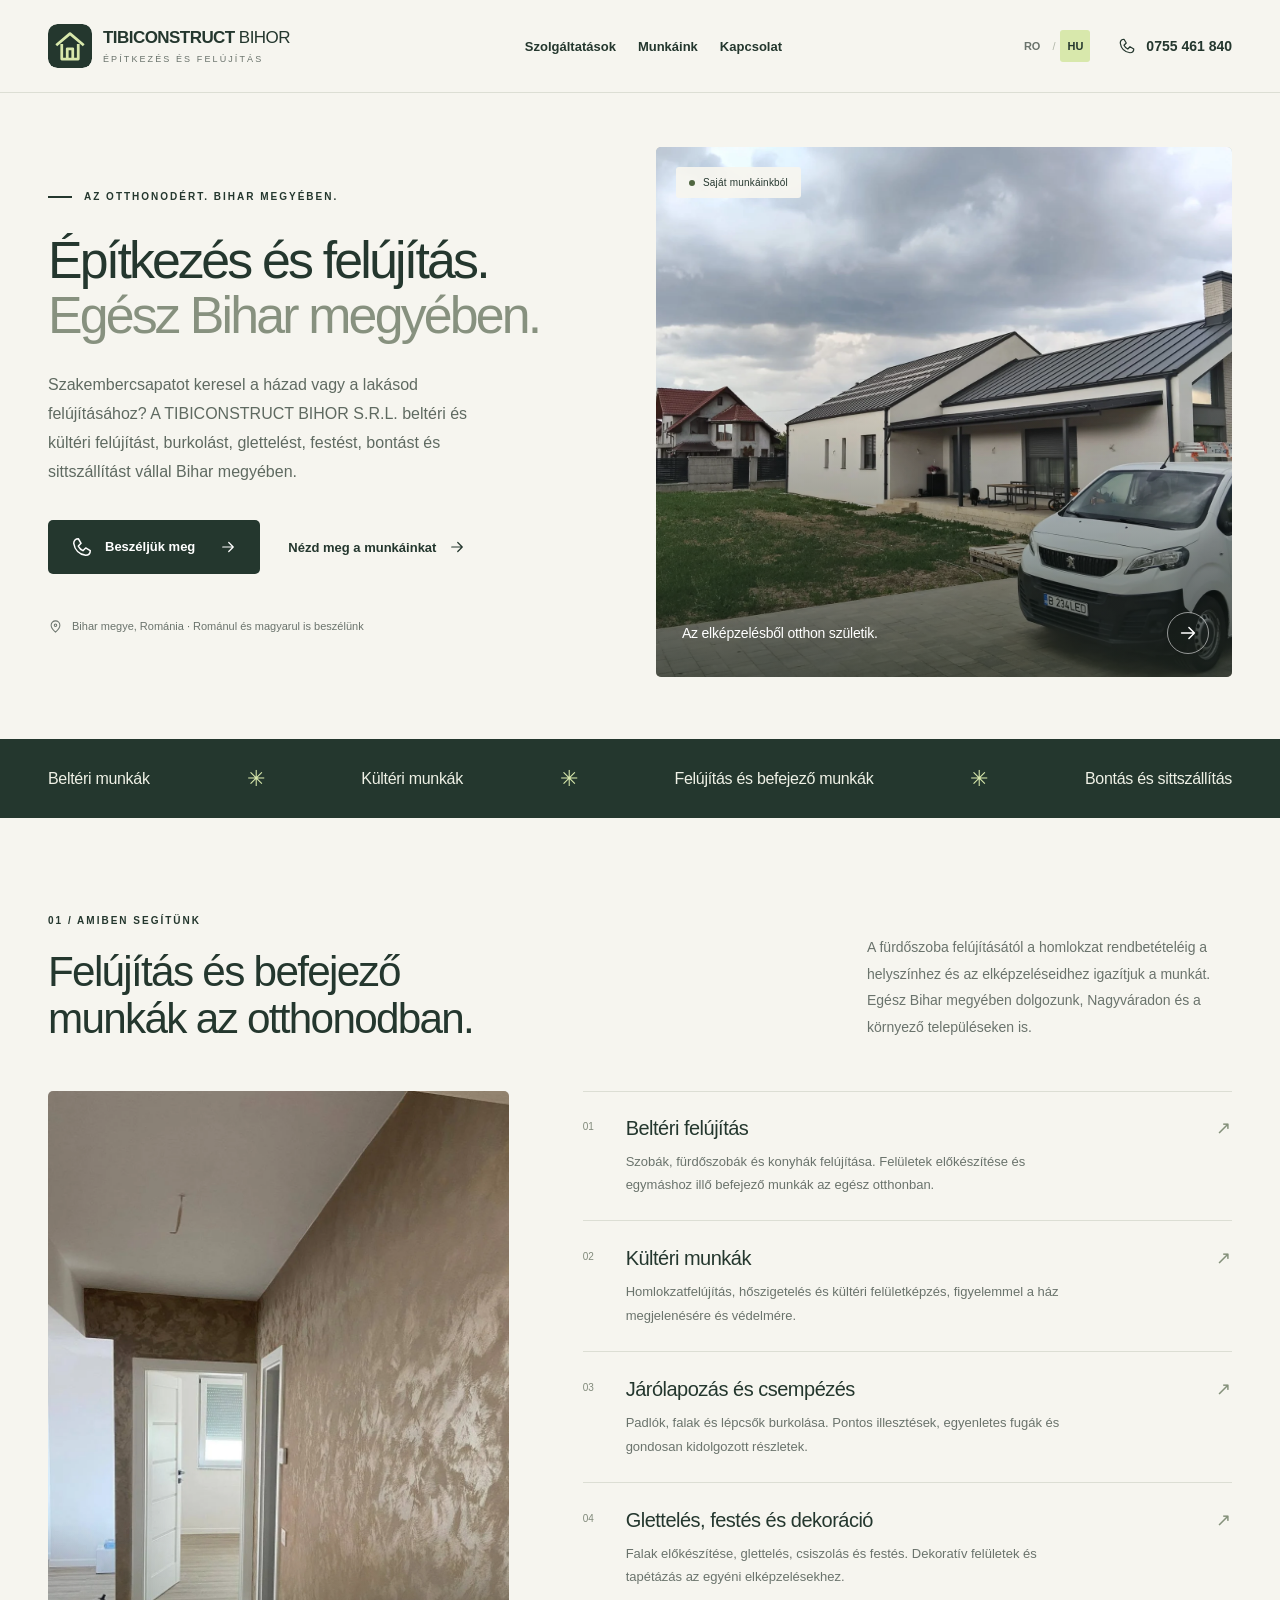
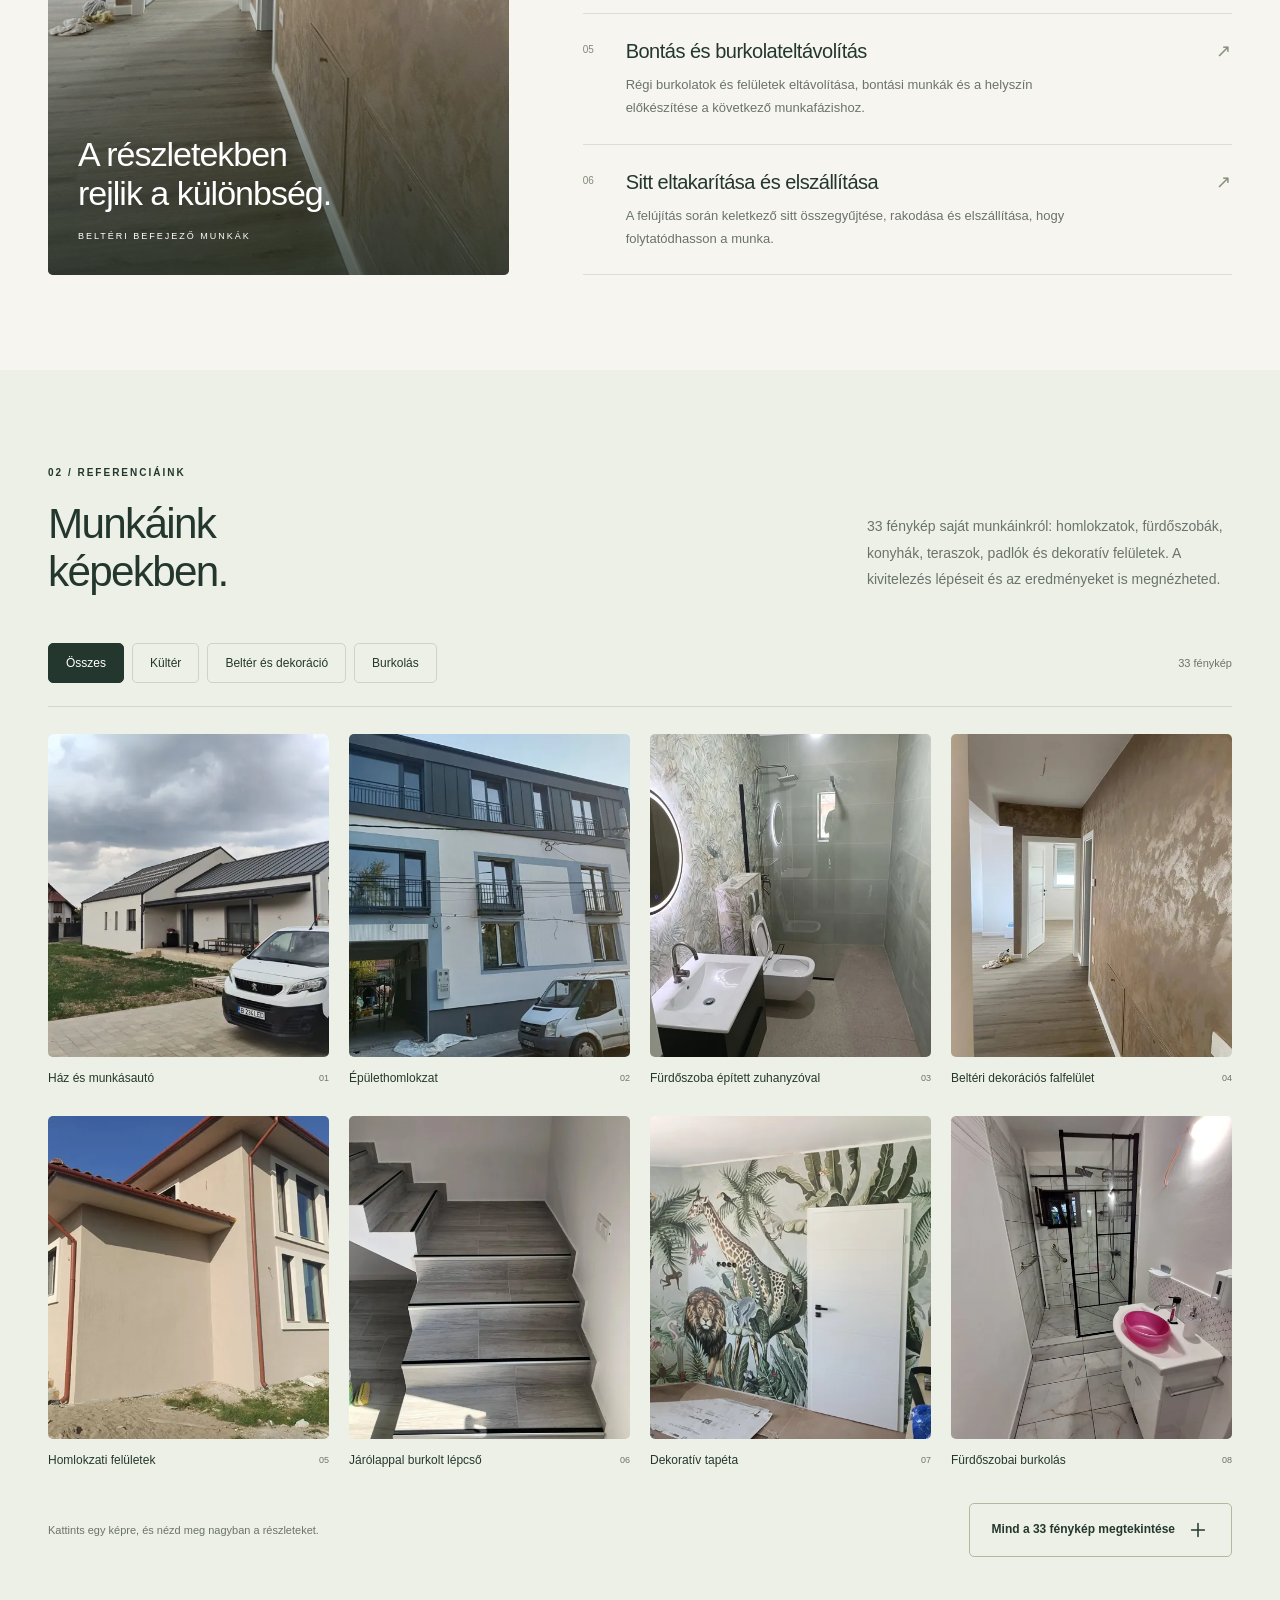
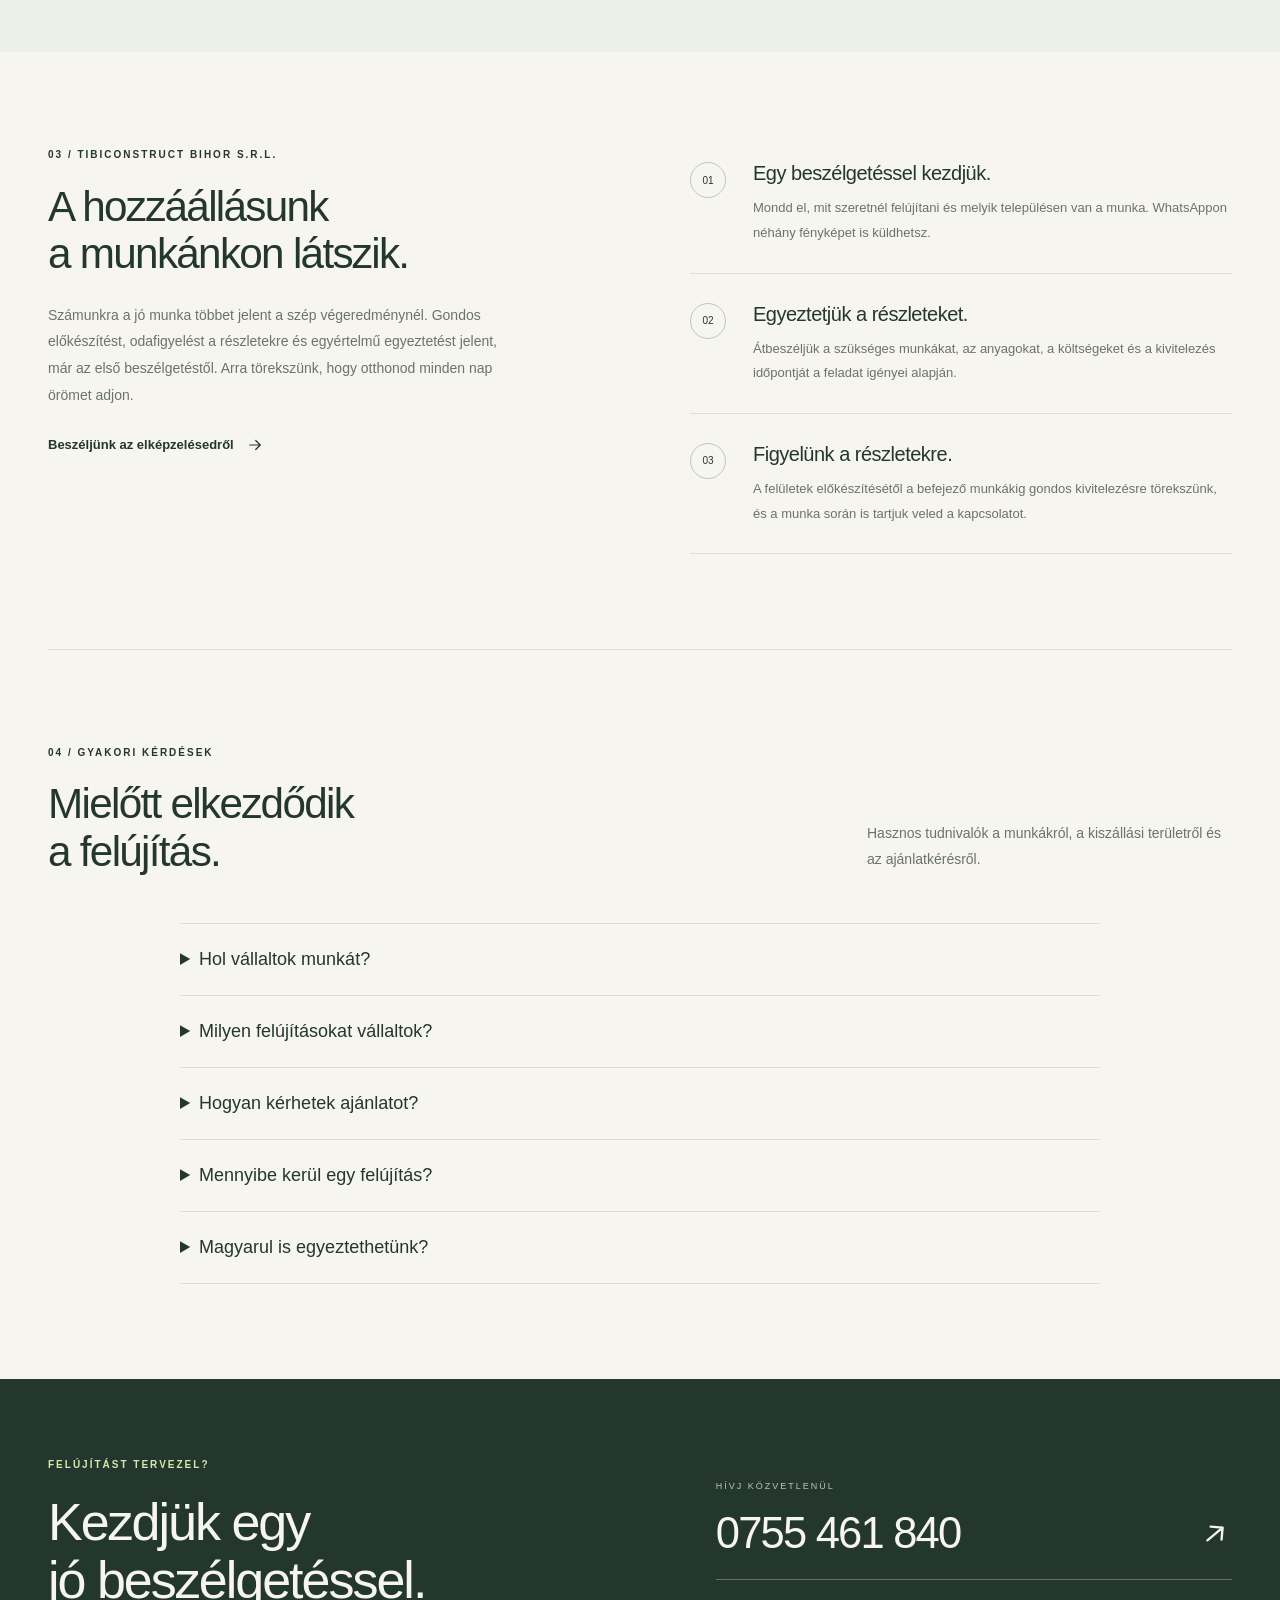
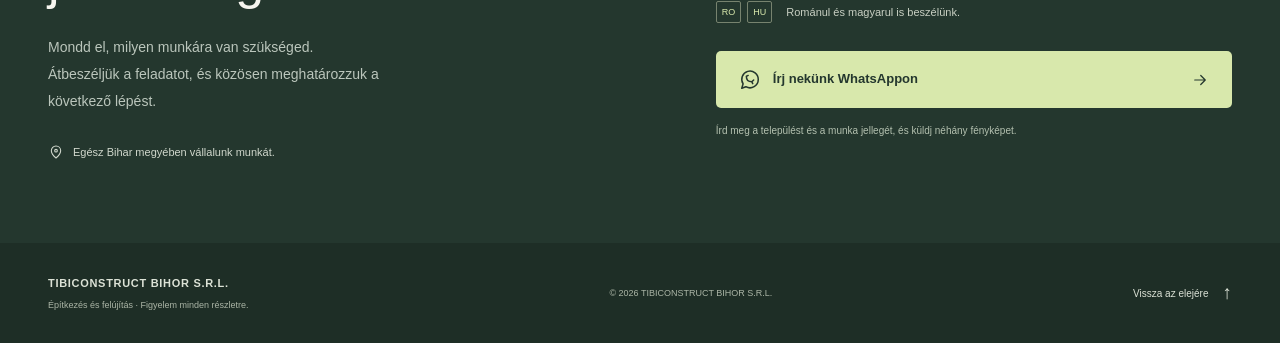
==== hu.html @ ff0a4c3e "Improve Bihor search visibility, add static Hungarian page and Search Console verification" ====
<!doctype html>
<html lang="hu">
<head>
  <meta charset="utf-8">
  <meta name="viewport" content="width=device-width, initial-scale=1">
  <meta name="theme-color" content="#24372e">
  <title>Felújítás Bihar megyében | TIBICONSTRUCT BIHOR</title>
  <meta name="description" content="Beltéri és kültéri felújítás egész Bihar megyében. Burkolás, glettelés, festés, homlokzatfelújítás, bontás és sittszállítás. Telefon: 0755 461 840.">
  <meta property="og:title" content="Felújítás Bihar megyében | TIBICONSTRUCT BIHOR">
  <meta property="og:description" content="Beltéri és kültéri felújítás egész Bihar megyében. Burkolás, glettelés, festés, homlokzatfelújítás, bontás és sittszállítás. Telefon: 0755 461 840.">
  <meta property="og:type" content="website">
  <meta property="og:locale" content="hu_HU">
  <meta property="og:locale:alternate" content="ro_RO">
  <meta property="og:image" content="https://pascuianna90-arch.github.io/tibiconstruct-bihor/work-01.webp">
  <meta property="og:url" content="https://pascuianna90-arch.github.io/tibiconstruct-bihor/hu.html">
  <link rel="canonical" href="https://pascuianna90-arch.github.io/tibiconstruct-bihor/hu.html">
  <link rel="icon" href="favicon.svg" type="image/svg+xml">
  <link rel="preload" as="image" href="work-01.webp">
  <link rel="stylesheet" href="styles.css?v=seo1">
  <script src="photos.js?v=33" defer></script>
  <script src="app.js?v=seo1" defer></script>
  <script type="application/ld+json">{"@context": "https://schema.org", "@graph": [{"@type": "HomeAndConstructionBusiness", "@id": "https://pascuianna90-arch.github.io/tibiconstruct-bihor/#company", "name": "TIBICONSTRUCT BIHOR S.R.L.", "url": "https://pascuianna90-arch.github.io/tibiconstruct-bihor/", "telephone": "+40755461840", "image": "https://pascuianna90-arch.github.io/tibiconstruct-bihor/work-01.webp", "logo": "https://pascuianna90-arch.github.io/tibiconstruct-bihor/favicon.svg", "areaServed": {"@type": "AdministrativeArea", "name": "Bihor, România"}, "knowsLanguage": ["ro", "hu"], "description": "Beltéri és kültéri felújítás egész Bihar megyében. Burkolás, glettelés, festés, homlokzatfelújítás, bontás és sittszállítás. Telefon: 0755 461 840.", "hasOfferCatalog": {"@type": "OfferCatalog", "name": "Servicii / Szolgáltatások", "itemListElement": [{"@type": "Offer", "itemOffered": {"@type": "Service", "name": "Beltéri felújítás", "description": "Szobák, fürdőszobák és konyhák felújítása. Felületek előkészítése és egymáshoz illő befejező munkák az egész otthonban.", "areaServed": {"@type": "AdministrativeArea", "name": "Bihor, România"}}}, {"@type": "Offer", "itemOffered": {"@type": "Service", "name": "Kültéri munkák", "description": "Homlokzatfelújítás, hőszigetelés és kültéri felületképzés, figyelemmel a ház megjelenésére és védelmére.", "areaServed": {"@type": "AdministrativeArea", "name": "Bihor, România"}}}, {"@type": "Offer", "itemOffered": {"@type": "Service", "name": "Járólapozás és csempézés", "description": "Padlók, falak és lépcsők burkolása. Pontos illesztések, egyenletes fugák és gondosan kidolgozott részletek.", "areaServed": {"@type": "AdministrativeArea", "name": "Bihor, România"}}}, {"@type": "Offer", "itemOffered": {"@type": "Service", "name": "Glettelés, festés és dekoráció", "description": "Falak előkészítése, glettelés, csiszolás és festés. Dekoratív felületek és tapétázás az egyéni elképzelésekhez.", "areaServed": {"@type": "AdministrativeArea", "name": "Bihor, România"}}}, {"@type": "Offer", "itemOffered": {"@type": "Service", "name": "Bontás és burkolateltávolítás", "description": "Régi burkolatok és felületek eltávolítása, bontási munkák és a helyszín előkészítése a következő munkafázishoz.", "areaServed": {"@type": "AdministrativeArea", "name": "Bihor, România"}}}, {"@type": "Offer", "itemOffered": {"@type": "Service", "name": "Sitt eltakarítása és elszállítása", "description": "A felújítás során keletkező sitt összegyűjtése, rakodása és elszállítása, hogy folytatódhasson a munka.", "areaServed": {"@type": "AdministrativeArea", "name": "Bihor, România"}}}]}}, {"@type": "WebPage", "@id": "https://pascuianna90-arch.github.io/tibiconstruct-bihor/hu.html#webpage", "url": "https://pascuianna90-arch.github.io/tibiconstruct-bihor/hu.html", "name": "Felújítás Bihar megyében | TIBICONSTRUCT BIHOR", "inLanguage": "hu", "about": {"@id": "https://pascuianna90-arch.github.io/tibiconstruct-bihor/#company"}}]}</script>
<link rel="alternate" hreflang="ro" href="https://pascuianna90-arch.github.io/tibiconstruct-bihor/"><link rel="alternate" hreflang="hu" href="https://pascuianna90-arch.github.io/tibiconstruct-bihor/hu.html"><link rel="alternate" hreflang="x-default" href="https://pascuianna90-arch.github.io/tibiconstruct-bihor/"><meta name="google-site-verification" content="sbTuwsCFwWC_OXNdfY-lcqjUby7at1sxFHqVlZcpsYw"><meta name="robots" content="index,follow,max-image-preview:large"></head>
<body>
  <a href="#main" class="skip-link" data-t="skip">Ugrás a tartalomhoz</a>
  <svg class="svg-defs" xmlns="http://www.w3.org/2000/svg" aria-hidden="true"><defs>
    <symbol id="i-arrow" viewbox="0 0 24 24"><path d="M5 12h14m-6-6 6 6-6 6"></path></symbol>
    <symbol id="i-phone" viewbox="0 0 24 24"><path d="m8 3 3 5-3 3c1.5 3 2.5 4 5 5l3-3 5 3c0 3-2 5-5 5C9 20 4 15 3 8c0-3 2-5 5-5Z"></path></symbol>
    <symbol id="i-chat" viewbox="0 0 24 24"><path d="M21 11.5a9 9 0 0 1-13.5 7.8L3 21l1.5-4.8A9 9 0 1 1 21 11.5Z"></path><path d="M8 8c0 4 2 6 6 6l2-2m-8-4 2-1m4 7 1 2"></path></symbol>
    <symbol id="i-location" viewbox="0 0 24 24"><path d="M19 10c0 5-7 11-7 11S5 15 5 10a7 7 0 1 1 14 0Z"></path><circle cx="12" cy="10" r="2"></circle></symbol>
    <symbol id="i-plus" viewbox="0 0 24 24"><path d="M12 5v14M5 12h14"></path></symbol>
    <symbol id="i-close" viewbox="0 0 24 24"><path d="m6 6 12 12M6 18 18 6"></path></symbol>
    <symbol id="i-check" viewbox="0 0 24 24"><path d="m5 12 4 4L19 6"></path></symbol>
  </defs></svg>

  <header class="site-header">
    <div class="container header-inner">
      <a class="brand" href="#" aria-label="TIBICONSTRUCT BIHOR — Kezdőlap">
        <img class="brand-icon" src="favicon.svg" alt="" width="44" height="44">
        <span><strong>TIBICONSTRUCT <span>BIHOR</span></strong><small data-t="brandSub">ÉPÍTKEZÉS ÉS FELÚJÍTÁS</small></span>
      </a>
      <nav class="desktop-nav" aria-label="Fő navigáció" data-aria="navLabel">
        <a href="#servicii" data-t="navServices">Szolgáltatások</a><a href="#lucrari" data-t="navWork">Munkáink</a><a href="#contact" data-t="navContact">Kapcsolat</a>
      </nav>
      <div class="header-actions">
        <div class="languages" role="group" aria-label="Limba / Nyelv"><a data-lang="ro" lang="ro" aria-label="Română" href="./" hreflang="ro">RO</a><span>/</span><a data-lang="hu" lang="hu" aria-label="Magyar" href="hu.html" hreflang="hu" aria-current="page">HU</a></div>
        <a class="header-phone" href="tel:+40755461840"><svg class="icon"><use href="#i-phone"></use></svg><span>0755 461 840</span></a>
      </div>
    </div>
  </header>

  <main id="main">
    <section class="hero container">
      <div class="hero-copy">
        <div class="eyebrow"><span class="tiny-line"></span><span data-t="heroEyebrow">AZ OTTHONODÉRT. BIHAR MEGYÉBEN.</span></div>
        <h1><span data-t="heroTitle1">Építkezés és felújítás.</span><br><span class="muted-title" data-t="heroTitle2">Egész Bihar megyében.</span></h1>
        <p class="hero-description" data-t="heroDescription">Szakembercsapatot keresel a házad vagy a lakásod felújításához? A TIBICONSTRUCT BIHOR S.R.L. beltéri és kültéri felújítást, burkolást, glettelést, festést, bontást és sittszállítást vállal Bihar megyében.</p>
        <div class="hero-buttons"><a href="tel:+40755461840" class="button button-dark"><svg class="icon"><use href="#i-phone"></use></svg><span data-t="heroCall">Beszéljük meg</span><svg class="icon arrow"><use href="#i-arrow"></use></svg></a><a href="#lucrari" class="text-link"><span data-t="heroWork">Nézd meg a munkáinkat</span><svg class="icon"><use href="#i-arrow"></use></svg></a></div>
        <div class="hero-footnote"><svg class="icon"><use href="#i-location"></use></svg><span data-t="heroFootnote">Bihar megye, Románia · Románul és magyarul is beszélünk</span></div>
      </div>
      <figure class="hero-visual">
        <img src="work-01.webp" alt="Felújított ház és fehér munkásautó" data-alt="heroAlt" width="1800" height="1350" fetchpriority="high">
        <span class="image-tag"><span class="status-dot"></span><span data-t="heroImageTag">Saját munkáinkból</span></span>
        <figcaption><span data-t="heroCaption">Az elképzelésből otthon születik.</span><a href="#lucrari" aria-label="Galéria megtekintése" data-aria="galleryLink"><svg class="icon"><use href="#i-arrow"></use></svg></a></figcaption>
      </figure>
    </section>

    <div class="scope-strip"><div class="container scope-inner"><span data-t="scope1">Beltéri munkák</span><span class="star" aria-hidden="true">✳</span><span data-t="scope2">Kültéri munkák</span><span class="star" aria-hidden="true">✳</span><span data-t="scope3">Felújítás és befejező munkák</span><span class="star" aria-hidden="true">✳</span><span data-t="scope4">Bontás és sittszállítás</span></div></div>

    <section class="services section container" id="servicii">
      <div class="section-heading"><div><p class="eyebrow" data-t="servicesEyebrow">01 / AMIBEN SEGÍTÜNK</p><h2 data-t="servicesTitle">Felújítás és befejező<br>munkák az otthonodban.</h2></div><p class="section-intro" data-t="servicesIntro">A fürdőszoba felújításától a homlokzat rendbetételéig a helyszínhez és az elképzeléseidhez igazítjuk a munkát. Egész Bihar megyében dolgozunk, Nagyváradon és a környező településeken is.</p></div>
      <div class="services-layout">
        <figure class="service-picture"><img src="work-04.webp" alt="Dekoratív fal és igényes padlóburkolat egy folyosón" data-alt="servicesAlt" width="1200" height="1600" loading="lazy"><figcaption><span data-t="servicesCaption">A részletekben rejlik a különbség.</span><span class="picture-label" data-t="servicesCaptionSmall">BELTÉRI BEFEJEZŐ MUNKÁK</span></figcaption></figure>
        <div class="service-list">
          <article class="service-row"><span class="service-number">01</span><div><h3 data-t="service1Title">Beltéri felújítás</h3><p data-t="service1Text">Szobák, fürdőszobák és konyhák felújítása. Felületek előkészítése és egymáshoz illő befejező munkák az egész otthonban.</p></div><span class="row-mark" aria-hidden="true">↗</span></article>
          <article class="service-row"><span class="service-number">02</span><div><h3 data-t="service2Title">Kültéri munkák</h3><p data-t="service2Text">Homlokzatfelújítás, hőszigetelés és kültéri felületképzés, figyelemmel a ház megjelenésére és védelmére.</p></div><span class="row-mark" aria-hidden="true">↗</span></article>
          <article class="service-row"><span class="service-number">03</span><div><h3 data-t="service3Title">Járólapozás és csempézés</h3><p data-t="service3Text">Padlók, falak és lépcsők burkolása. Pontos illesztések, egyenletes fugák és gondosan kidolgozott részletek.</p></div><span class="row-mark" aria-hidden="true">↗</span></article>
          <article class="service-row"><span class="service-number">04</span><div><h3 data-t="service4Title">Glettelés, festés és dekoráció</h3><p data-t="service4Text">Falak előkészítése, glettelés, csiszolás és festés. Dekoratív felületek és tapétázás az egyéni elképzelésekhez.</p></div><span class="row-mark" aria-hidden="true">↗</span></article>
          <article class="service-row"><span class="service-number">05</span><div><h3 data-t="service5Title">Bontás és burkolateltávolítás</h3><p data-t="service5Text">Régi burkolatok és felületek eltávolítása, bontási munkák és a helyszín előkészítése a következő munkafázishoz.</p></div><span class="row-mark" aria-hidden="true">↗</span></article>
          <article class="service-row"><span class="service-number">06</span><div><h3 data-t="service6Title">Sitt eltakarítása és elszállítása</h3><p data-t="service6Text">A felújítás során keletkező sitt összegyűjtése, rakodása és elszállítása, hogy folytatódhasson a munka.</p></div><span class="row-mark" aria-hidden="true">↗</span></article>
        </div>
      </div>
    </section>

    <section class="portfolio section" id="lucrari"><div class="container">
      <div class="section-heading"><div><p class="eyebrow" data-t="workEyebrow">02 / REFERENCIÁINK</p><h2 data-t="workTitle">Munkáink<br>képekben.</h2></div><p class="section-intro" data-t="workIntro">33 fénykép saját munkáinkról: homlokzatok, fürdőszobák, konyhák, teraszok, padlók és dekoratív felületek. A kivitelezés lépéseit és az eredményeket is megnézheted.</p></div>
      <div class="gallery-toolbar"><div class="filters" role="group" aria-label="Fotók szűrése" data-aria="filterLabel"><button type="button" data-filter="all" aria-pressed="true" data-t="filterAll">Összes</button><button type="button" data-filter="exterior" aria-pressed="false" data-t="filterExterior">Kültér</button><button type="button" data-filter="interior" aria-pressed="false" data-t="filterInterior">Beltér és dekoráció</button><button type="button" data-filter="tiles" aria-pressed="false" data-t="filterTiles">Burkolás</button></div><p id="photo-count" class="photo-count" aria-live="polite">33 fénykép</p></div>
      <div class="gallery-grid" id="gallery"><figure class="gallery-item"><a href="work-01.webp" aria-label="Ház és munkásautó"><img src="work-01-thumb.webp" alt="Ház és munkásautó" width="2048" height="1536" loading="lazy" decoding="async"></a><figcaption><span>Ház és munkásautó</span><span>01</span></figcaption></figure><figure class="gallery-item"><a href="work-02.webp" aria-label="Épülethomlokzat"><img src="work-02-thumb.webp" alt="Épülethomlokzat" width="2048" height="1536" loading="lazy" decoding="async"></a><figcaption><span>Épülethomlokzat</span><span>02</span></figcaption></figure><figure class="gallery-item"><a href="work-03.webp" aria-label="Fürdőszoba épített zuhanyzóval"><img src="work-03-thumb.webp" alt="Fürdőszoba épített zuhanyzóval" width="1536" height="2048" loading="lazy" decoding="async"></a><figcaption><span>Fürdőszoba épített zuhanyzóval</span><span>03</span></figcaption></figure><figure class="gallery-item"><a href="work-04.webp" aria-label="Beltéri dekorációs falfelület"><img src="work-04-thumb.webp" alt="Beltéri dekorációs falfelület" width="1200" height="1600" loading="lazy" decoding="async"></a><figcaption><span>Beltéri dekorációs falfelület</span><span>04</span></figcaption></figure><figure class="gallery-item"><a href="work-05.webp" aria-label="Homlokzati felületek"><img src="work-05-thumb.webp" alt="Homlokzati felületek" width="2048" height="1536" loading="lazy" decoding="async"></a><figcaption><span>Homlokzati felületek</span><span>05</span></figcaption></figure><figure class="gallery-item"><a href="work-06.webp" aria-label="Járólappal burkolt lépcső"><img src="work-06-thumb.webp" alt="Járólappal burkolt lépcső" width="1200" height="1600" loading="lazy" decoding="async"></a><figcaption><span>Járólappal burkolt lépcső</span><span>06</span></figcaption></figure><figure class="gallery-item"><a href="work-07.webp" aria-label="Dekoratív tapéta"><img src="work-07-thumb.webp" alt="Dekoratív tapéta" width="2048" height="1536" loading="lazy" decoding="async"></a><figcaption><span>Dekoratív tapéta</span><span>07</span></figcaption></figure><figure class="gallery-item"><a href="work-08.webp" aria-label="Fürdőszobai burkolás"><img src="work-08-thumb.webp" alt="Fürdőszobai burkolás" width="1500" height="2000" loading="lazy" decoding="async"></a><figcaption><span>Fürdőszobai burkolás</span><span>08</span></figcaption></figure><figure class="gallery-item"><a href="work-09.webp" aria-label="Hőszigetelés készítés közben"><img src="work-09-thumb.webp" alt="Hőszigetelés készítés közben" width="2048" height="1536" loading="lazy" decoding="async"></a><figcaption><span>Hőszigetelés készítés közben</span><span>09</span></figcaption></figure><figure class="gallery-item"><a href="work-10.webp" aria-label="Kültéri munka állványról"><img src="work-10-thumb.webp" alt="Kültéri munka állványról" width="2048" height="1536" loading="lazy" decoding="async"></a><figcaption><span>Kültéri munka állványról</span><span>10</span></figcaption></figure><figure class="gallery-item"><a href="work-11.webp" aria-label="Homlokzat és bejárat"><img src="work-11-thumb.webp" alt="Homlokzat és bejárat" width="2048" height="1536" loading="lazy" decoding="async"></a><figcaption><span>Homlokzat és bejárat</span><span>11</span></figcaption></figure><figure class="gallery-item"><a href="work-12.webp" aria-label="Homlokzati részletek"><img src="work-12-thumb.webp" alt="Homlokzati részletek" width="2048" height="1536" loading="lazy" decoding="async"></a><figcaption><span>Homlokzati részletek</span><span>12</span></figcaption></figure><figure class="gallery-item"><a href="work-13.webp" aria-label="Kültéri munkák a háznál"><img src="work-13-thumb.webp" alt="Kültéri munkák a háznál" width="2048" height="1536" loading="lazy" decoding="async"></a><figcaption><span>Kültéri munkák a háznál</span><span>13</span></figcaption></figure><figure class="gallery-item"><a href="work-14.webp" aria-label="Kültéri felújítás"><img src="work-14-thumb.webp" alt="Kültéri felújítás" width="1600" height="1200" loading="lazy" decoding="async"></a><figcaption><span>Kültéri felújítás</span><span>14</span></figcaption></figure><figure class="gallery-item"><a href="work-15.webp" aria-label="Teraszmennyezet"><img src="work-15-thumb.webp" alt="Teraszmennyezet" width="720" height="960" loading="lazy" decoding="async"></a><figcaption><span>Teraszmennyezet</span><span>15</span></figcaption></figure><figure class="gallery-item"><a href="work-16.webp" aria-label="Járólap lerakása"><img src="work-16-thumb.webp" alt="Járólap lerakása" width="1200" height="1600" loading="lazy" decoding="async"></a><figcaption><span>Járólap lerakása</span><span>16</span></figcaption></figure><figure class="gallery-item"><a href="work-17.webp" aria-label="Konyhai padló- és falburkolás"><img src="work-17-thumb.webp" alt="Konyhai padló- és falburkolás" width="1200" height="1600" loading="lazy" decoding="async"></a><figcaption><span>Konyhai padló- és falburkolás</span><span>17</span></figcaption></figure><figure class="gallery-item"><a href="work-18.webp" aria-label="Beltéri padló és lépcső"><img src="work-18-thumb.webp" alt="Beltéri padló és lépcső" width="900" height="1600" loading="lazy" decoding="async"></a><figcaption><span>Beltéri padló és lépcső</span><span>18</span></figcaption></figure><figure class="gallery-item"><a href="work-19.webp" aria-label="Csempézett fürdőszoba"><img src="work-19-thumb.webp" alt="Csempézett fürdőszoba" width="1536" height="2048" loading="lazy" decoding="async"></a><figcaption><span>Csempézett fürdőszoba</span><span>19</span></figcaption></figure><figure class="gallery-item"><a href="work-20.webp" aria-label="Padlóburkolás készítés közben"><img src="work-20-thumb.webp" alt="Padlóburkolás készítés közben" width="1200" height="1600" loading="lazy" decoding="async"></a><figcaption><span>Padlóburkolás készítés közben</span><span>20</span></figcaption></figure><figure class="gallery-item"><a href="work-21.webp" aria-label="Lépcsőburkolat részlete"><img src="work-21-thumb.webp" alt="Lépcsőburkolat részlete" width="1200" height="1600" loading="lazy" decoding="async"></a><figcaption><span>Lépcsőburkolat részlete</span><span>21</span></figcaption></figure><figure class="gallery-item"><a href="work-22.webp" aria-label="Burkolati részletek a kádnál"><img src="work-22-thumb.webp" alt="Burkolati részletek a kádnál" width="900" height="1600" loading="lazy" decoding="async"></a><figcaption><span>Burkolati részletek a kádnál</span><span>22</span></figcaption></figure><figure class="gallery-item"><a href="work-23.webp" aria-label="Dekoratív csempe és zuhanyzó"><img src="work-23-thumb.webp" alt="Dekoratív csempe és zuhanyzó" width="1536" height="2048" loading="lazy" decoding="async"></a><figcaption><span>Dekoratív csempe és zuhanyzó</span><span>23</span></figcaption></figure><figure class="gallery-item"><a href="work-24.webp" aria-label="Konyhai csempeburkolat"><img src="work-24-thumb.webp" alt="Konyhai csempeburkolat" width="1200" height="1600" loading="lazy" decoding="async"></a><figcaption><span>Konyhai csempeburkolat</span><span>24</span></figcaption></figure><figure class="gallery-item"><a href="work-25.webp" aria-label="Növényi mintás tapéta"><img src="work-25-thumb.webp" alt="Növényi mintás tapéta" width="2048" height="1536" loading="lazy" decoding="async"></a><figcaption><span>Növényi mintás tapéta</span><span>25</span></figcaption></figure><figure class="gallery-item"><a href="work-26.webp" aria-label="Járólapos padló"><img src="work-26-thumb.webp" alt="Járólapos padló" width="1152" height="2048" loading="lazy" decoding="async"></a><figcaption><span>Járólapos padló</span><span>26</span></figcaption></figure><figure class="gallery-item"><a href="work-27.webp" aria-label="Kerámialapok felrakása"><img src="work-27-thumb.webp" alt="Kerámialapok felrakása" width="1536" height="2048" loading="lazy" decoding="async"></a><figcaption><span>Kerámialapok felrakása</span><span>27</span></figcaption></figure><figure class="gallery-item"><a href="work-28.webp" aria-label="Falburkolás készítés közben"><img src="work-28-thumb.webp" alt="Falburkolás készítés közben" width="1536" height="2048" loading="lazy" decoding="async"></a><figcaption><span>Falburkolás készítés közben</span><span>28</span></figcaption></figure><figure class="gallery-item"><a href="work-29.webp" aria-label="Homlokzati munkák kivitelezés közben"><img src="work-29-thumb.webp" alt="Homlokzati munkák kivitelezés közben" width="960" height="720" loading="lazy" decoding="async"></a><figcaption><span>Homlokzati munkák kivitelezés közben</span><span>29</span></figcaption></figure><figure class="gallery-item"><a href="work-30.webp" aria-label="Kültéri burkolás a medence körül"><img src="work-30-thumb.webp" alt="Kültéri burkolás a medence körül" width="1200" height="1600" loading="lazy" decoding="async"></a><figcaption><span>Kültéri burkolás a medence körül</span><span>30</span></figcaption></figure><figure class="gallery-item"><a href="work-31.webp" aria-label="Épülethomlokzat felújítása"><img src="work-31-thumb.webp" alt="Épülethomlokzat felújítása" width="720" height="960" loading="lazy" decoding="async"></a><figcaption><span>Épülethomlokzat felújítása</span><span>31</span></figcaption></figure><figure class="gallery-item"><a href="work-32.webp" aria-label="Felújított épülethomlokzat"><img src="work-32-thumb.webp" alt="Felújított épülethomlokzat" width="528" height="960" loading="lazy" decoding="async"></a><figcaption><span>Felújított épülethomlokzat</span><span>32</span></figcaption></figure><figure class="gallery-item"><a href="work-33.webp" aria-label="Burkolt terasz a medence mellett"><img src="work-33-thumb.webp" alt="Burkolt terasz a medence mellett" width="1200" height="1600" loading="lazy" decoding="async"></a><figcaption><span>Burkolt terasz a medence mellett</span><span>33</span></figcaption></figure></div>
      <div class="gallery-bottom"><p data-t="galleryHint">Kattints egy képre, és nézd meg nagyban a részleteket.</p><button type="button" class="button button-outline" id="show-more" hidden=""><span data-t="showAll">Mind a 33 fénykép megtekintése</span><svg class="icon"><use href="#i-plus"></use></svg></button></div>
    </div></section>

    <section class="about section container" id="despre">
      <div class="about-heading"><p class="eyebrow" data-t="aboutEyebrow">03 / TIBICONSTRUCT BIHOR S.R.L.</p><h2 data-t="aboutTitle">A hozzáállásunk<br>a munkánkon látszik.</h2><p data-t="aboutText">Számunkra a jó munka többet jelent a szép végeredménynél. Gondos előkészítést, odafigyelést a részletekre és egyértelmű egyeztetést jelent, már az első beszélgetéstől. Arra törekszünk, hogy otthonod minden nap örömet adjon.</p><a href="#contact" class="text-link"><span data-t="aboutCta">Beszéljünk az elképzelésedről</span><svg class="icon"><use href="#i-arrow"></use></svg></a></div>
      <div class="steps"><article class="step"><span>01</span><div><h3 data-t="step1Title">Egy beszélgetéssel kezdjük.</h3><p data-t="step1Text">Mondd el, mit szeretnél felújítani és melyik településen van a munka. WhatsAppon néhány fényképet is küldhetsz.</p></div></article><article class="step"><span>02</span><div><h3 data-t="step2Title">Egyeztetjük a részleteket.</h3><p data-t="step2Text">Átbeszéljük a szükséges munkákat, az anyagokat, a költségeket és a kivitelezés időpontját a feladat igényei alapján.</p></div></article><article class="step"><span>03</span><div><h3 data-t="step3Title">Figyelünk a részletekre.</h3><p data-t="step3Text">A felületek előkészítésétől a befejező munkákig gondos kivitelezésre törekszünk, és a munka során is tartjuk veled a kapcsolatot.</p></div></article></div>
    </section>

    <section class="faq-section section container" id="intrebari"><div class="section-heading"><div><p class="eyebrow" data-t="faqEyebrow">04 / GYAKORI KÉRDÉSEK</p><h2 data-t="faqTitle">Mielőtt elkezdődik<br>a felújítás.</h2></div><p class="section-intro" data-t="faqIntro">Hasznos tudnivalók a munkákról, a kiszállási területről és az ajánlatkérésről.</p></div><div class="faq-list"><details><summary data-t="faqQ1">Hol vállaltok munkát?</summary><p data-t="faqA1">Egész Bihar megyében dolgozunk, Nagyváradon és a környező településeken is. Írd meg a települést és a munka jellegét, és egyeztetjük a részleteket, valamint a szabad időpontokat.</p></details><details><summary data-t="faqQ2">Milyen felújításokat vállaltok?</summary><p data-t="faqA2">Beltéri és kültéri felújítást, járólapozást, csempézést, glettelést, festést, dekorációs munkákat, homlokzatfelújítást és hőszigetelést vállalunk. Az egyeztetett munkába a bontás, a régi burkolat eltávolítása és a sitt elszállítása is beletartozhat.</p></details><details><summary data-t="faqQ3">Hogyan kérhetek ajánlatot?</summary><p data-t="faqA3">Hívd a 0755 461 840-es számot, vagy küldd el WhatsAppon a települést, néhány fényképet, a hozzávetőleges méretet és a felújítási elképzeléseidet. A költségeket és a kivitelezés időpontját a feladat részleteinek egyeztetése után határozzuk meg.</p></details><details><summary data-t="faqQ4">Mennyibe kerül egy felújítás?</summary><p data-t="faqA4">A költség függ a mérettől, a felületek állapotától, az előkészítéstől, a választott anyagoktól és a munka összetettségétől. Ezeket egyeztetjük, hogy az ajánlat a tényleges feladatra szóljon.</p></details><details><summary data-t="faqQ5">Magyarul is egyeztethetünk?</summary><p data-t="faqA5">Igen. Románul és magyarul is beszélünk, telefonon és a munkák egyeztetésekor egyaránt.</p></details></div></section><section class="contact" id="contact"><div class="container contact-inner">
      <div class="contact-copy"><p class="eyebrow" data-t="contactEyebrow">FELÚJÍTÁST TERVEZEL?</p><h2 data-t="contactTitle">Kezdjük egy<br>jó beszélgetéssel.</h2><p data-t="contactText">Mondd el, milyen munkára van szükséged. Átbeszéljük a feladatot, és közösen meghatározzuk a következő lépést.</p><div class="contact-area"><svg class="icon"><use href="#i-location"></use></svg><span data-t="contactArea">Egész Bihar megyében vállalunk munkát.</span></div></div>
      <div class="contact-details"><p class="contact-label" data-t="contactPhoneLabel">HÍVJ KÖZVETLENÜL</p><a class="big-phone" href="tel:+40755461840">0755 461 840<svg class="icon"><use href="#i-arrow"></use></svg></a><div class="contact-languages"><span>RO</span><span>HU</span><p data-t="contactLanguages">Románul és magyarul is beszélünk.</p></div><a class="button button-lime whatsapp-link" href="https://wa.me/40755461840" target="_blank" rel="noopener noreferrer"><svg class="icon"><use href="#i-chat"></use></svg><span data-t="contactWhatsApp">Írj nekünk WhatsAppon</span><svg class="icon arrow"><use href="#i-arrow"></use></svg></a><p class="contact-note" data-t="contactNote">Írd meg a települést és a munka jellegét, és küldj néhány fényképet.</p></div>
    </div></section>
  </main>

  <footer class="site-footer"><div class="container footer-inner"><div><strong>TIBICONSTRUCT BIHOR S.R.L.</strong><p data-t="footerTagline">Építkezés és felújítás · Figyelem minden részletre.</p></div><p class="copyright">© 2026 TIBICONSTRUCT BIHOR S.R.L.</p><a href="#" class="back-top"><span data-t="backTop">Vissza az elejére</span><span aria-hidden="true">↑</span></a></div></footer>
  <div class="mobile-contact"><a href="tel:+40755461840"><svg class="icon"><use href="#i-phone"></use></svg><span data-t="mobileCall">Hívás most</span></a><a class="whatsapp-link" href="https://wa.me/40755461840" target="_blank" rel="noopener noreferrer"><svg class="icon"><use href="#i-chat"></use></svg><span>WhatsApp</span></a></div>
  <dialog id="lightbox" class="lightbox" aria-label="Képgaléria" data-aria="lightboxLabel"><div class="lightbox-top"><span id="lightbox-count"></span><button class="icon-button" id="lightbox-close" type="button" aria-label="Galéria bezárása" data-aria="closeLabel"><svg class="icon"><use href="#i-close"></use></svg></button></div><div class="lightbox-stage"><button class="icon-button lightbox-prev" id="lightbox-prev" type="button" aria-label="Előző fénykép" data-aria="prevLabel"><svg class="icon"><use href="#i-arrow"></use></svg></button><img id="lightbox-image" alt=""><button class="icon-button lightbox-next" id="lightbox-next" type="button" aria-label="Következő fénykép" data-aria="nextLabel"><svg class="icon"><use href="#i-arrow"></use></svg></button></div><p id="lightbox-caption"></p></dialog>
</body>
</html>
---- styles.css ----
@charset "UTF-8";
:root{--paper:#f6f5ef;--white:#fff;--ink:#24372e;--muted:#6a736c;--line:#dcded4;--accent:#d8e8ac;--soft:#edf0e6;--radius:5px;--page:1280px;color-scheme:light;font-family:Arial,Helvetica,sans-serif;color:var(--ink);background:var(--paper)}
*{box-sizing:border-box}html{scroll-behavior:smooth;scroll-padding-top:110px}body{margin:0;-webkit-font-smoothing:antialiased}a{color:inherit;text-decoration:none}button{font:inherit;color:inherit;cursor:pointer}img{display:block;max-width:100%}figure,p,h1,h2,h3{margin:0}button,a{-webkit-tap-highlight-color:transparent}button:focus-visible,a:focus-visible{outline:3px solid #a07636;outline-offset:5px}button[hidden]{display:none}.container{width:min(var(--page),calc(100% - 96px));margin-inline:auto}.icon{width:22px;height:22px;fill:none;stroke:currentColor;stroke-width:1.65;stroke-linecap:round;stroke-linejoin:round;flex-shrink:0}.svg-defs{position:absolute;width:0;height:0;overflow:hidden}.skip-link{position:fixed;top:-100px;left:20px;z-index:100;background:var(--ink);color:white;padding:16px}.skip-link:focus{top:10px}.site-header{background:rgba(246,245,239,.97);border-bottom:1px solid var(--line);position:sticky;top:0;z-index:20}.header-inner{height:92px;display:flex;align-items:center;gap:32px;justify-content:space-between}.brand{display:flex;align-items:center;gap:11px;flex-shrink:0}.brand-icon{border-radius:9px}.brand strong{font-size:17px;letter-spacing:-.55px;display:block}.brand strong span{font-weight:500}.brand small{display:block;font-size:9px;letter-spacing:2.1px;margin-top:6px;color:var(--muted)}.desktop-nav{display:flex;gap:30px;font-size:13px;font-weight:600}.desktop-nav a{padding-block:18px;transition:color .2s}.desktop-nav a:hover{color:#758a47}.header-actions{display:flex;align-items:center;gap:28px}.languages{display:flex;align-items:center;gap:5px;font-size:11px}.languages [data-lang]{border:0;background:transparent;padding:10px 7px;color:var(--muted);font-weight:700;border-radius:3px}.languages [data-lang][aria-current=page]{color:var(--ink);background:var(--accent)}.languages>span{color:#b4b8ab}.header-phone{display:flex;align-items:center;gap:10px;font-size:14px;font-weight:700}.header-phone .icon{width:18px}.hero{display:grid;grid-template-columns:1fr 1.04fr;gap:54px;align-items:center;padding-block:54px 62px}.hero-copy{padding:24px 0}.eyebrow{font-size:10px;letter-spacing:2px;font-weight:700;line-height:1.6;display:flex;align-items:center;gap:12px}.tiny-line{width:24px;height:2px;background:var(--ink)}h1{font-size:clamp(44px,4.4vw,67px);line-height:1.06;letter-spacing:-3.3px;font-weight:500;margin-top:28px}.muted-title{color:#87917f}.hero-description{font-size:16px;line-height:1.8;max-width:460px;color:#5f6a61;margin-top:28px}.hero-buttons{display:flex;gap:28px;align-items:center;margin-top:34px}.button{border:1px solid transparent;display:inline-flex;min-height:54px;align-items:center;justify-content:center;gap:12px;padding:15px 22px;font-size:13px;font-weight:600;border-radius:var(--radius);line-height:1.3;transition:background .2s,transform .2s}.button:hover{transform:translateY(-2px)}.button-dark{background:var(--ink);color:white}.button-dark:hover{background:#3a5043}.button .arrow{margin-left:12px;width:18px}.text-link{font-size:13px;display:inline-flex;gap:12px;align-items:center;font-weight:600;line-height:1.5}.text-link .icon{width:18px;transition:transform .2s}.text-link:hover .icon{transform:translateX(4px)}.hero-footnote{display:flex;align-items:center;gap:9px;margin-top:44px;color:var(--muted);font-size:11px;line-height:1.5}.hero-footnote .icon{width:15px;height:15px}.hero-visual{height:530px;position:relative;overflow:hidden;border-radius:var(--radius);background:#bfc5bc}.hero-visual>img{width:100%;height:100%;object-fit:cover;object-position:64% 50%}.hero-visual:after{content:"";position:absolute;inset:50% 0 0;background:linear-gradient(transparent,rgba(20,30,24,.64));pointer-events:none}.image-tag{display:flex;align-items:center;gap:8px;position:absolute;top:20px;left:20px;padding:10px 13px;background:rgba(247,246,240,.94);font-size:10px;letter-spacing:.2px;border-radius:3px}.status-dot{width:6px;height:6px;border-radius:50%;background:#506741}.hero-visual figcaption{position:absolute;bottom:23px;left:26px;right:23px;display:flex;align-items:center;justify-content:space-between;gap:20px;color:white;z-index:1;font-size:14px;letter-spacing:-.2px}.hero-visual figcaption a{width:42px;height:42px;border:1px solid #ffffff8a;border-radius:50%;display:grid;place-items:center}.hero-visual figcaption a:hover{background:#ffffff25}.scope-strip{background:var(--ink);color:#eff1e6}.scope-inner{min-height:79px;display:flex;justify-content:space-between;align-items:center;gap:20px;font-size:16px;letter-spacing:-.3px}.star{font-size:22px;font-weight:400;color:var(--accent)}.section{padding-block:95px}.section-heading{display:flex;justify-content:space-between;align-items:flex-end;gap:60px;margin-bottom:48px}.section-heading h2{margin-top:19px}h2{font-size:clamp(34px,3.3vw,46px);line-height:1.12;letter-spacing:-1.7px;font-weight:500}h3{font-size:20px;line-height:1.3;letter-spacing:-.5px;font-weight:500}.section-intro{max-width:365px;color:var(--muted);font-size:14px;line-height:1.9;padding-bottom:2px}.services-layout{display:grid;grid-template-columns:.83fr 1.17fr;gap:74px;align-items:stretch}.service-picture{position:relative;overflow:hidden;border-radius:var(--radius);min-height:610px;max-height:790px}.service-picture img{width:100%;height:100%;object-fit:cover;object-position:50% 54%}.service-picture:after{content:"";position:absolute;inset:55% 0 0;background:linear-gradient(transparent,#1d2b26b5);pointer-events:none}.service-picture figcaption{position:absolute;left:30px;bottom:34px;right:25px;color:white;z-index:1}.service-picture figcaption>span:first-child{display:block;max-width:270px;font-size:34px;line-height:1.15;letter-spacing:-1px}.picture-label{display:block;margin-top:18px;font-size:9px;letter-spacing:2px}.service-row{display:grid;grid-template-columns:24px 1fr 16px;gap:19px;padding:24px 0;border-top:1px solid var(--line)}.service-row:first-child{padding-top:23px}.service-row:last-child{border-bottom:1px solid var(--line)}.service-number{font-size:10px;padding-top:6px;color:#818a7b}.service-row h3{margin-bottom:9px}.service-row p{font-size:13px;line-height:1.8;max-width:440px;color:var(--muted)}.row-mark{font-size:18px;padding-top:2px;color:#85917b}.portfolio{background:var(--soft)}.gallery-toolbar{border-bottom:1px solid #d0d7c6;display:flex;align-items:center;justify-content:space-between;gap:24px;padding-bottom:23px;margin-bottom:27px}.filters{display:flex;gap:8px;flex-wrap:wrap}.filters button{border:1px solid #cdd4c2;background:transparent;border-radius:var(--radius);font-size:12px;padding:11px 17px;min-height:40px}.filters button:hover{background:#dfe7d4}.filters button[aria-pressed=true]{background:var(--ink);border-color:var(--ink);color:white}.photo-count{color:var(--muted);font-size:11px;white-space:nowrap}.gallery-grid{display:grid;grid-template-columns:repeat(4,minmax(0,1fr));gap:29px 20px}.gallery-item{min-width:0}.gallery-item :is(button,a){display:block;border:0;padding:0;width:100%;background:#d0d7cd;text-align:left;position:relative;border-radius:var(--radius);overflow:hidden;aspect-ratio:4/4.6}.gallery-item img{width:100%;height:100%;object-fit:cover;transition:transform .5s}.gallery-item :is(button,a):hover img{transform:scale(1.035)}.gallery-item:first-child img{object-position:65% center}.zoom-mark{display:grid;place-items:center;position:absolute;right:12px;bottom:12px;background:var(--paper);width:32px;height:32px;border-radius:50%;opacity:0;transform:translateY(4px);transition:opacity .2s,transform .2s}.zoom-mark .icon{width:16px}.gallery-item :is(button,a):hover .zoom-mark,.gallery-item :is(button,a):focus-visible .zoom-mark{opacity:1;transform:none}.gallery-item figcaption{font-size:12px;line-height:1.5;padding-top:12px;display:flex;align-items:flex-start;justify-content:space-between;gap:10px}.gallery-item figcaption span:last-child{font-size:9px;color:#6a736c;padding-top:3px}.gallery-bottom{display:flex;justify-content:space-between;align-items:center;margin-top:34px;gap:20px}.gallery-bottom>p{font-size:11px;color:var(--muted)}.button-outline{background:transparent;border-color:#aebba0;font-size:12px;min-height:48px}.button-outline:hover{background:#e2e9d8}.about{display:grid;grid-template-columns:1fr 1fr;gap:100px}.about-heading h2{margin-top:20px}.about-heading>p:not(.eyebrow){font-size:14px;line-height:1.9;color:var(--muted);margin-top:24px;max-width:460px}.about-heading>.text-link{margin-top:26px}.steps{padding-top:7px}.step{display:grid;grid-template-columns:40px 1fr;gap:23px;padding-block:27px;border-bottom:1px solid var(--line)}.step:first-child{padding-top:6px}.step>span{width:36px;height:36px;border-radius:50%;border:1px solid #bdc8b0;display:grid;place-items:center;font-size:10px;margin-top:2px}.step p{font-size:13px;color:var(--muted);line-height:1.9;margin-top:10px}.contact{background:var(--ink);color:var(--paper);position:relative}.contact-inner{display:grid;grid-template-columns:1.1fr 1fr;gap:100px;padding-block:78px 80px;align-items:center}.contact .eyebrow{color:var(--accent)}.contact h2{font-size:52px;letter-spacing:-2px;margin-top:20px}.contact-copy>p:not(.eyebrow){font-size:14px;line-height:1.9;color:#bbc6bc;margin-top:25px;max-width:340px}.contact-area{display:flex;align-items:center;gap:9px;margin-top:27px;font-size:11px;color:#d1d8cd}.contact-area .icon{width:16px}.contact-label{font-size:9px;letter-spacing:2px;color:#bac6b5}.big-phone{display:flex;gap:20px;align-items:center;justify-content:space-between;font-size:clamp(28px,3.4vw,47px);letter-spacing:-1.8px;padding-block:18px 21px;border-bottom:1px solid #637164;font-weight:400;white-space:nowrap}.big-phone:hover{color:var(--accent)}.big-phone .icon{width:34px;height:34px;transform:rotate(-40deg)}.contact-languages{display:flex;align-items:center;gap:6px;margin-block:21px 28px}.contact-languages>span{font-size:9px;border:1px solid #77836f;padding:5px;border-radius:2px;color:var(--accent)}.contact-languages>p{font-size:11px;color:#c9d0c3;margin-left:8px;line-height:1.5}.button-lime{background:var(--accent);color:var(--ink);width:100%;justify-content:flex-start;font-size:13px;min-height:57px}.button-lime:hover{background:#e3efc4}.button-lime .arrow{margin-left:auto}.contact-note{font-size:10px;line-height:1.7;color:#b4c1b0;margin-top:14px}.site-footer{background:#1e2e26;color:#dce2d6}.footer-inner{padding-block:30px;display:flex;align-items:center;justify-content:space-between;gap:30px}.footer-inner strong{font-size:11px;font-weight:600;letter-spacing:.7px}.footer-inner p{font-size:9px;color:#abb5a6;line-height:1.7;margin-top:7px}.footer-inner .copyright{margin-top:0;font-size:9px}.back-top{font-size:10px;display:flex;gap:14px;align-items:center;white-space:nowrap}.back-top span:last-child{font-size:19px}.mobile-contact{display:none}.lightbox{background:#132119;color:#fff;width:100vw;max-width:none;height:100dvh;max-height:none;inset:0;border:0;padding:20px 32px;margin:0}.lightbox::backdrop{background:#132119}.lightbox[open]{display:flex;flex-direction:column}.lightbox-top{display:flex;justify-content:space-between;align-items:center;flex-shrink:0;font-size:13px;color:#d6decf}.icon-button{border:1px solid #75816d;border-radius:50%;width:44px;height:44px;display:grid;place-items:center;background:transparent;color:white;flex-shrink:0}.icon-button:hover{background:#ffffff20}.lightbox-stage{flex:1;min-height:0;display:flex;align-items:center;justify-content:space-between;gap:24px;padding-block:15px}.lightbox-stage>img{width:calc(100% - 150px);height:100%;min-height:0;object-fit:contain}.lightbox-prev .icon{transform:rotate(180deg)}#lightbox-caption{text-align:center;flex-shrink:0;font-size:13px;line-height:1.5;padding:12px 45px 8px;color:#e8ecdf}body.modal-open{overflow:hidden}html[lang=hu] h1{font-size:clamp(42px,4.05vw,61px);letter-spacing:-2.8px}html[lang=hu] .desktop-nav{gap:22px}
@media(min-width:1600px){.hero{padding-block:70px 80px;gap:65px}.hero-visual{height:580px}}
@media(max-width:1190px){.container{width:calc(100% - 64px)}.desktop-nav{gap:20px}.header-inner{gap:20px}.header-actions{gap:20px}.header-phone{font-size:12px}.brand strong{font-size:15px}.hero{gap:32px}.hero-visual{height:500px}h1{font-size:52px;letter-spacing:-2.5px}.hero-description{font-size:15px}.hero-buttons{gap:20px}.hero-buttons .button{padding-inline:17px}.hero-buttons .arrow{display:none}.services-layout{gap:45px;grid-template-columns:.8fr 1.2fr}.service-picture{max-height:850px}.about,.contact-inner{gap:60px}.scope-inner{font-size:14px}.gallery-grid{gap:28px 17px}html[lang=hu] h1{font-size:48px}.header-phone .icon{display:none}html[lang=hu] .desktop-nav{gap:16px}}
@media(max-width:980px){.desktop-nav{display:none}.header-phone .icon{display:block}.header-inner{height:80px}.hero{gap:26px}.hero-visual{height:460px}h1{font-size:46px}.hero-description{font-size:14px}.hero-buttons{align-items:flex-start;flex-direction:column;gap:20px}.hero-footnote{margin-top:30px}.section{padding-block:70px}.scope-inner{font-size:12px;gap:12px;min-height:68px}.section-heading{gap:35px}.section-intro{max-width:300px;font-size:13px}.services-layout{gap:35px;grid-template-columns:.7fr 1.3fr}.service-row{gap:12px}.service-picture figcaption{left:20px}.service-picture figcaption>span:first-child{font-size:28px}.gallery-grid{grid-template-columns:repeat(3,minmax(0,1fr))}.gallery-item :is(button,a){aspect-ratio:4/4.4}.about,.contact-inner{gap:40px}.about h2{font-size:35px}.contact h2{font-size:46px}.big-phone{font-size:35px;letter-spacing:-1.4px}.big-phone .icon{width:25px}.footer-inner .copyright{display:none}html[lang=hu] h1{font-size:43px;letter-spacing:-2px}.hero .eyebrow{font-size:9px;letter-spacing:1.5px}.filters button{font-size:11px;padding:10px 13px}}
@media(max-width:740px){html{scroll-padding-top:88px}.container{width:calc(100% - 40px)}.header-inner{height:76px;gap:12px}.brand{gap:9px}.brand-icon{width:35px;height:35px;border-radius:7px}.brand strong{font-size:13px;letter-spacing:-.45px}.brand small{font-size:7px;letter-spacing:1.35px;margin-top:4px}.header-actions{gap:0}.header-phone{display:none}.languages{gap:0;font-size:10px}.languages [data-lang]{padding:10px 7px}.hero{grid-template-columns:1fr;padding-block:36px 32px;gap:30px}.hero-copy{padding:0}.hero .eyebrow{font-size:9px}h1{font-size:clamp(42px,8.7vw,60px);letter-spacing:-2.4px;line-height:1.07;margin-top:21px}.hero-description{font-size:14px;line-height:1.8;max-width:490px;margin-top:20px}.hero-buttons{flex-direction:row;align-items:center;gap:23px;margin-top:24px}.hero-buttons .button{min-height:50px;padding-inline:16px;font-size:12px}.hero-buttons .text-link{font-size:12px;gap:7px}.hero-footnote{font-size:10px;margin-top:24px}.hero-visual{height:auto;aspect-ratio:1.2}.hero-visual>img{height:100%;object-position:67% center}.hero-visual figcaption{left:20px;bottom:18px;right:18px;font-size:12px}.hero-visual figcaption a{width:34px;height:34px}.image-tag{top:15px;left:15px;font-size:9px;padding:8px 11px}.scope-inner{display:grid;grid-template-columns:1fr 1fr;gap:0;min-height:104px;padding-block:17px;font-size:12px;text-align:center;line-height:1.5}.scope-inner>span:not(.star){padding:7px 4px}.scope-inner>span:not(.star):nth-child(1),.scope-inner>span:not(.star):nth-child(5){border-right:1px solid #667759}.star{display:none}.section{padding-block:57px}.section-heading{display:block;margin-bottom:29px}h2{font-size:35px;letter-spacing:-1.35px}.section-heading h2{margin-top:15px}.eyebrow{font-size:9px;letter-spacing:1.6px}.section-intro{max-width:100%;font-size:13px;line-height:1.85;margin-top:21px}.services-layout{grid-template-columns:1fr;gap:26px}.service-picture{min-height:0;max-height:none;aspect-ratio:1.45}.service-picture img{object-position:50% 43%}.service-picture figcaption{left:23px;bottom:22px}.service-picture figcaption>span:first-child{font-size:29px;max-width:300px}.picture-label{margin-top:10px;font-size:8px}.service-row{padding:21px 0;grid-template-columns:20px 1fr 15px;gap:16px}.service-row h3{font-size:19px;margin-bottom:7px}.service-row p{font-size:12px;line-height:1.9}.service-number{font-size:9px}.gallery-toolbar{display:block;padding-bottom:19px;margin-bottom:21px}.filters{gap:7px}.filters button{padding:10px 12px;font-size:10px;min-height:39px}.photo-count{margin-top:17px;font-size:10px}.gallery-grid{grid-template-columns:repeat(2,minmax(0,1fr));gap:23px 13px}.gallery-item :is(button,a){aspect-ratio:4/4.8}.gallery-item figcaption{font-size:10px;gap:5px;padding-top:9px}.gallery-item figcaption span:last-child{font-size:8px}.zoom-mark{opacity:1;transform:none;width:26px;height:26px;bottom:8px;right:8px}.zoom-mark .icon{width:13px}.gallery-bottom{flex-direction:column-reverse;align-items:center;gap:18px;margin-top:27px}.gallery-bottom>p{font-size:10px;text-align:center}.gallery-bottom .button{font-size:11px;min-height:47px;width:100%}.about{grid-template-columns:1fr;gap:35px}.about-heading h2{margin-top:15px}.about-heading>p:not(.eyebrow){font-size:13px;margin-top:20px}.about-heading>.text-link{font-size:12px;margin-top:22px}.steps{padding-top:0}.step{grid-template-columns:35px 1fr;gap:18px;padding-block:22px}.step h3{font-size:18px}.step p{font-size:12px;line-height:1.9}.step>span{height:32px;width:32px}.contact-inner{grid-template-columns:1fr;padding-block:54px;gap:39px}.contact h2{font-size:45px;margin-top:15px;letter-spacing:-1.5px}.contact-copy>p:not(.eyebrow){font-size:13px;max-width:100%;margin-top:20px}.contact-area{font-size:10px;margin-top:20px}.big-phone{font-size:38px;max-width:100%;padding-block:14px 18px}.contact-label{font-size:8px}.contact-languages{margin-block:19px 23px}.contact-details{max-width:100%}.contact-note{font-size:10px}.site-footer{padding-bottom:66px}.footer-inner{align-items:flex-start;gap:20px;padding-block:24px}.footer-inner strong{font-size:10px;letter-spacing:.2px}.footer-inner p{font-size:8px;max-width:240px}.back-top{font-size:9px;gap:8px}.mobile-contact{display:grid;grid-template-columns:1fr 1fr;position:fixed;bottom:0;left:0;right:0;z-index:25;background:var(--paper);box-shadow:0 -2px 15px #0000000a;border-top:1px solid #d3d8c9;padding:9px 12px calc(9px + env(safe-area-inset-bottom));gap:9px}.mobile-contact a{display:flex;align-items:center;justify-content:center;gap:9px;font-size:12px;font-weight:600;min-height:43px;border-radius:var(--radius);background:var(--ink);color:white}.mobile-contact a:last-child{background:var(--accent);color:var(--ink)}.mobile-contact .icon{width:17px;height:17px}.lightbox{padding:14px 14px calc(16px + env(safe-area-inset-bottom))}.lightbox-stage{gap:7px;position:relative}.lightbox-stage>img{width:100%;height:100%}.lightbox-prev,.lightbox-next{position:absolute;bottom:2px;background:#24372ed9;z-index:2}.lightbox-prev{left:7px}.lightbox-next{right:7px}#lightbox-caption{padding:17px 15px 7px;font-size:12px}.lightbox-top{font-size:11px}.icon-button{width:40px;height:40px}html[lang=hu] h1{font-size:clamp(39px,8.25vw,57px);letter-spacing:-1.9px}html[lang=hu] .brand small{letter-spacing:1.05px}html[lang=hu] .hero-buttons{gap:19px}html[lang=hu] .hero-buttons .text-link{font-size:11px}html[lang=hu] .filters button{padding-inline:10px;font-size:10px}}
@media(max-width:380px){.container{width:calc(100% - 32px)}.brand-icon{width:31px;height:31px}.brand strong{font-size:11px}.brand small{font-size:6px}.brand{gap:7px}.languages [data-lang]{padding-inline:6px}.hero-buttons{gap:17px}.hero-buttons .button{font-size:11px;padding-inline:13px}h1{font-size:39px}html[lang=hu] h1{font-size:36px}.big-phone{font-size:33px}.contact-languages>p{font-size:10px}.gallery-item figcaption span:last-child{display:none}.hero-footnote{font-size:9px}}
@media(prefers-reduced-motion:reduce){html{scroll-behavior:auto}*,*:before,*:after{transition:none!important;animation:none!important}}

.faq-section{border-top:1px solid var(--line)}.faq-list{max-width:920px;margin-inline:auto}.faq-list details{border-top:1px solid var(--line);padding:22px 0}.faq-list details:last-child{border-bottom:1px solid var(--line)}.faq-list summary{cursor:pointer;font-size:18px;font-weight:500;line-height:1.5}.faq-list details p{font-size:14px;line-height:1.85;color:var(--muted);padding-top:16px;max-width:790px}h1{overflow-wrap:break-word}@media(max-width:740px){.faq-list summary{font-size:16px}.faq-list details p{font-size:13px}}
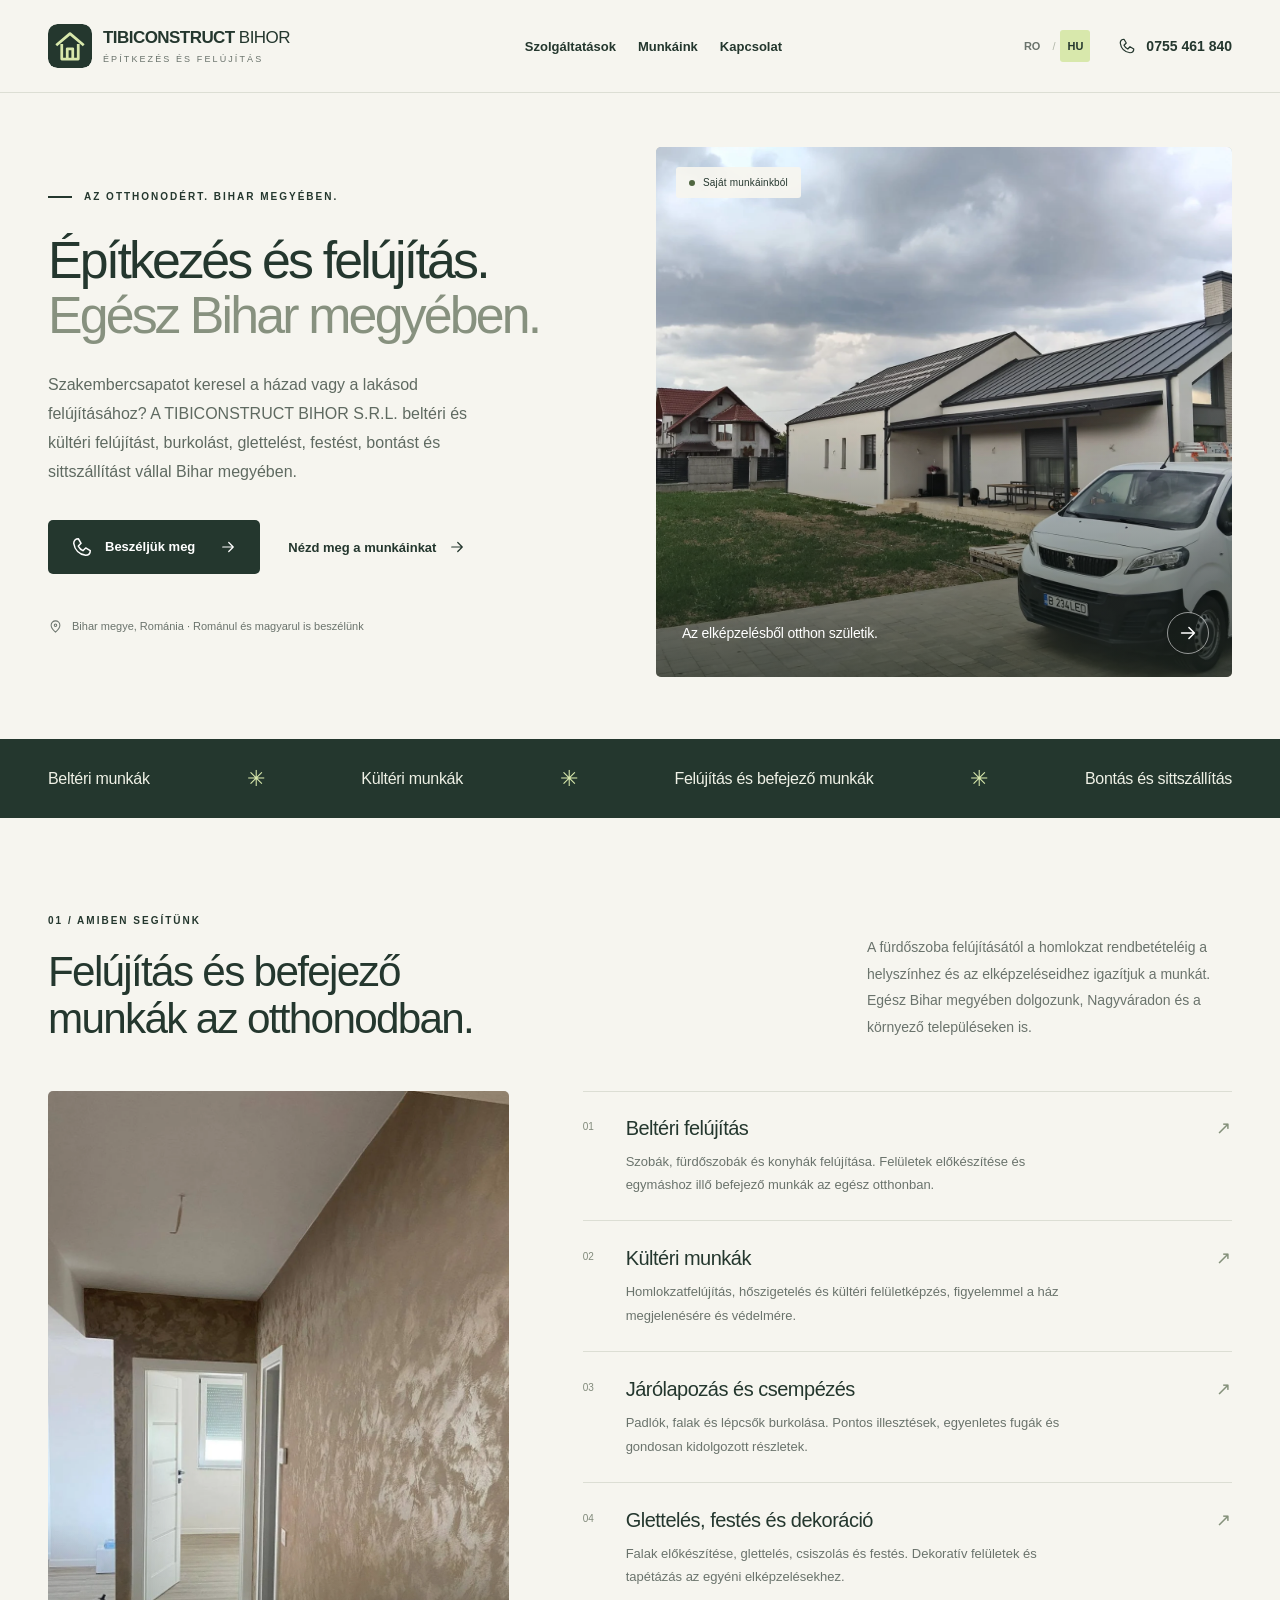
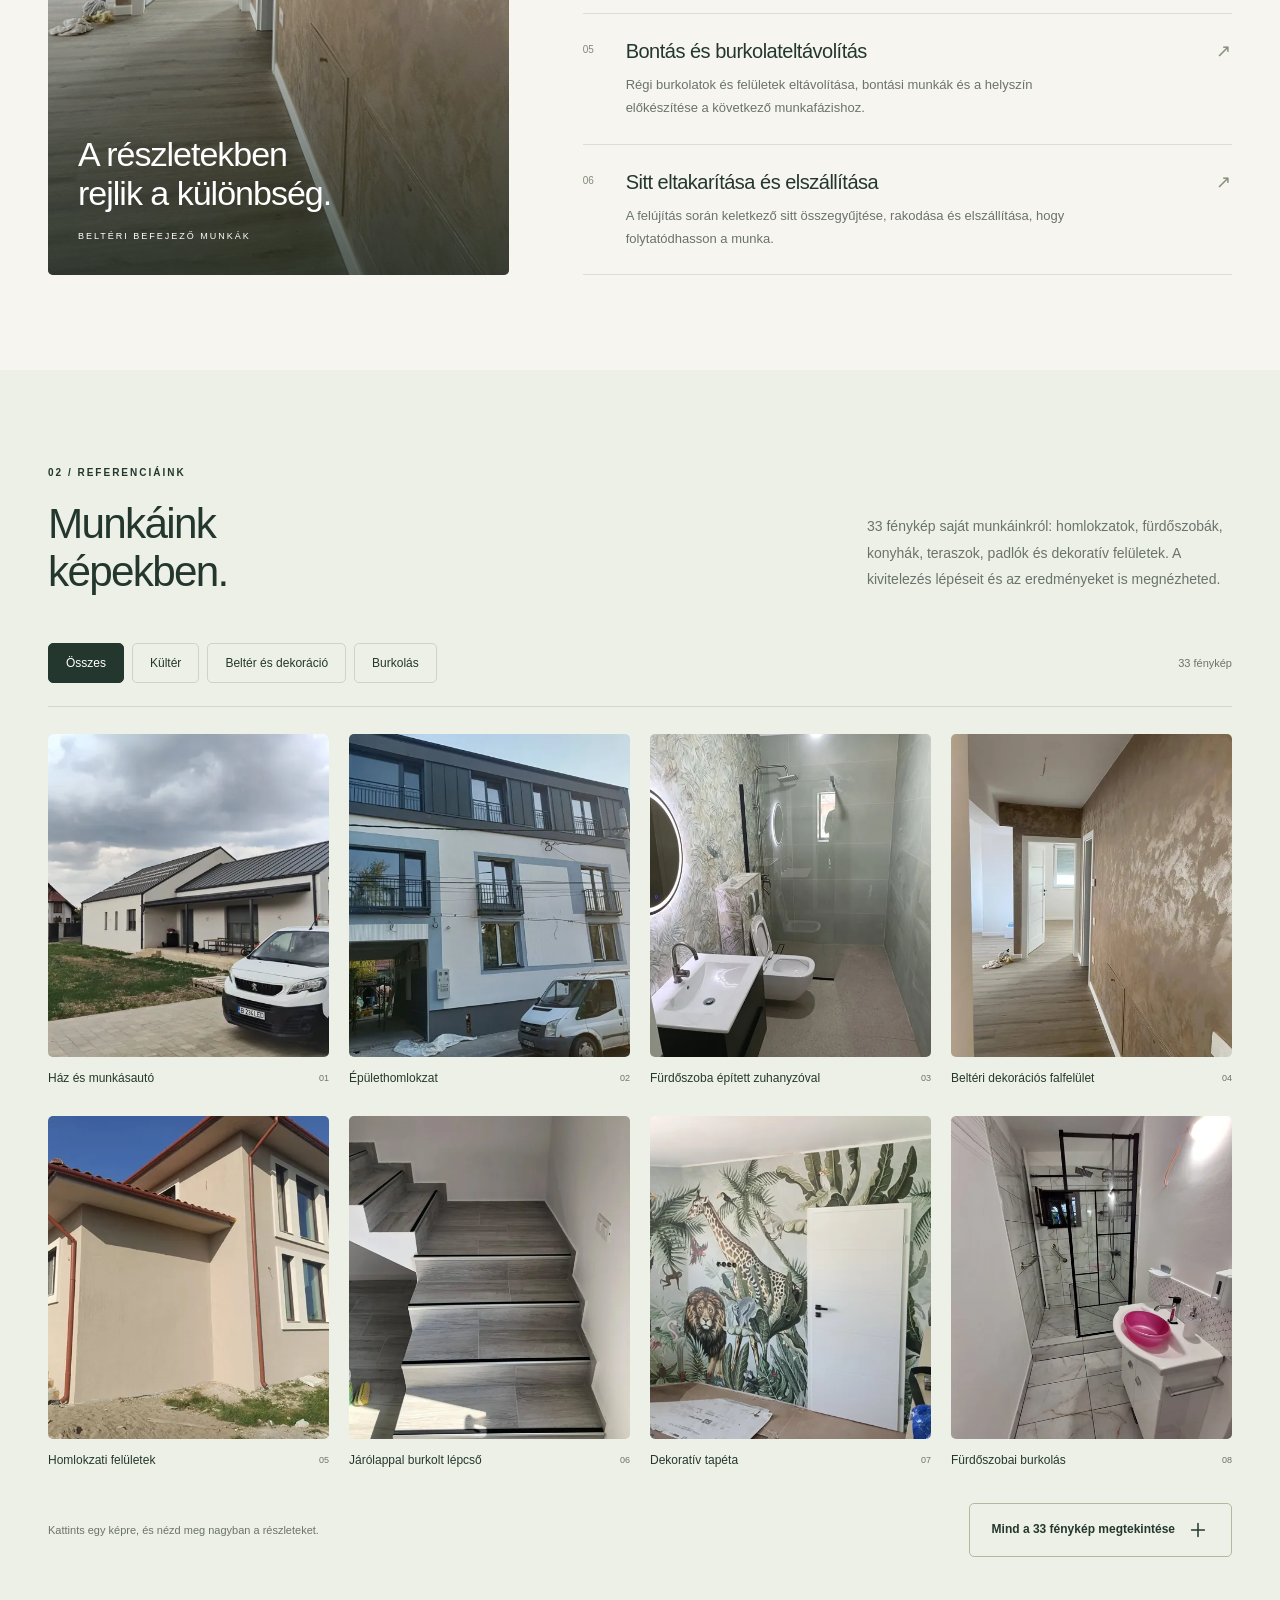
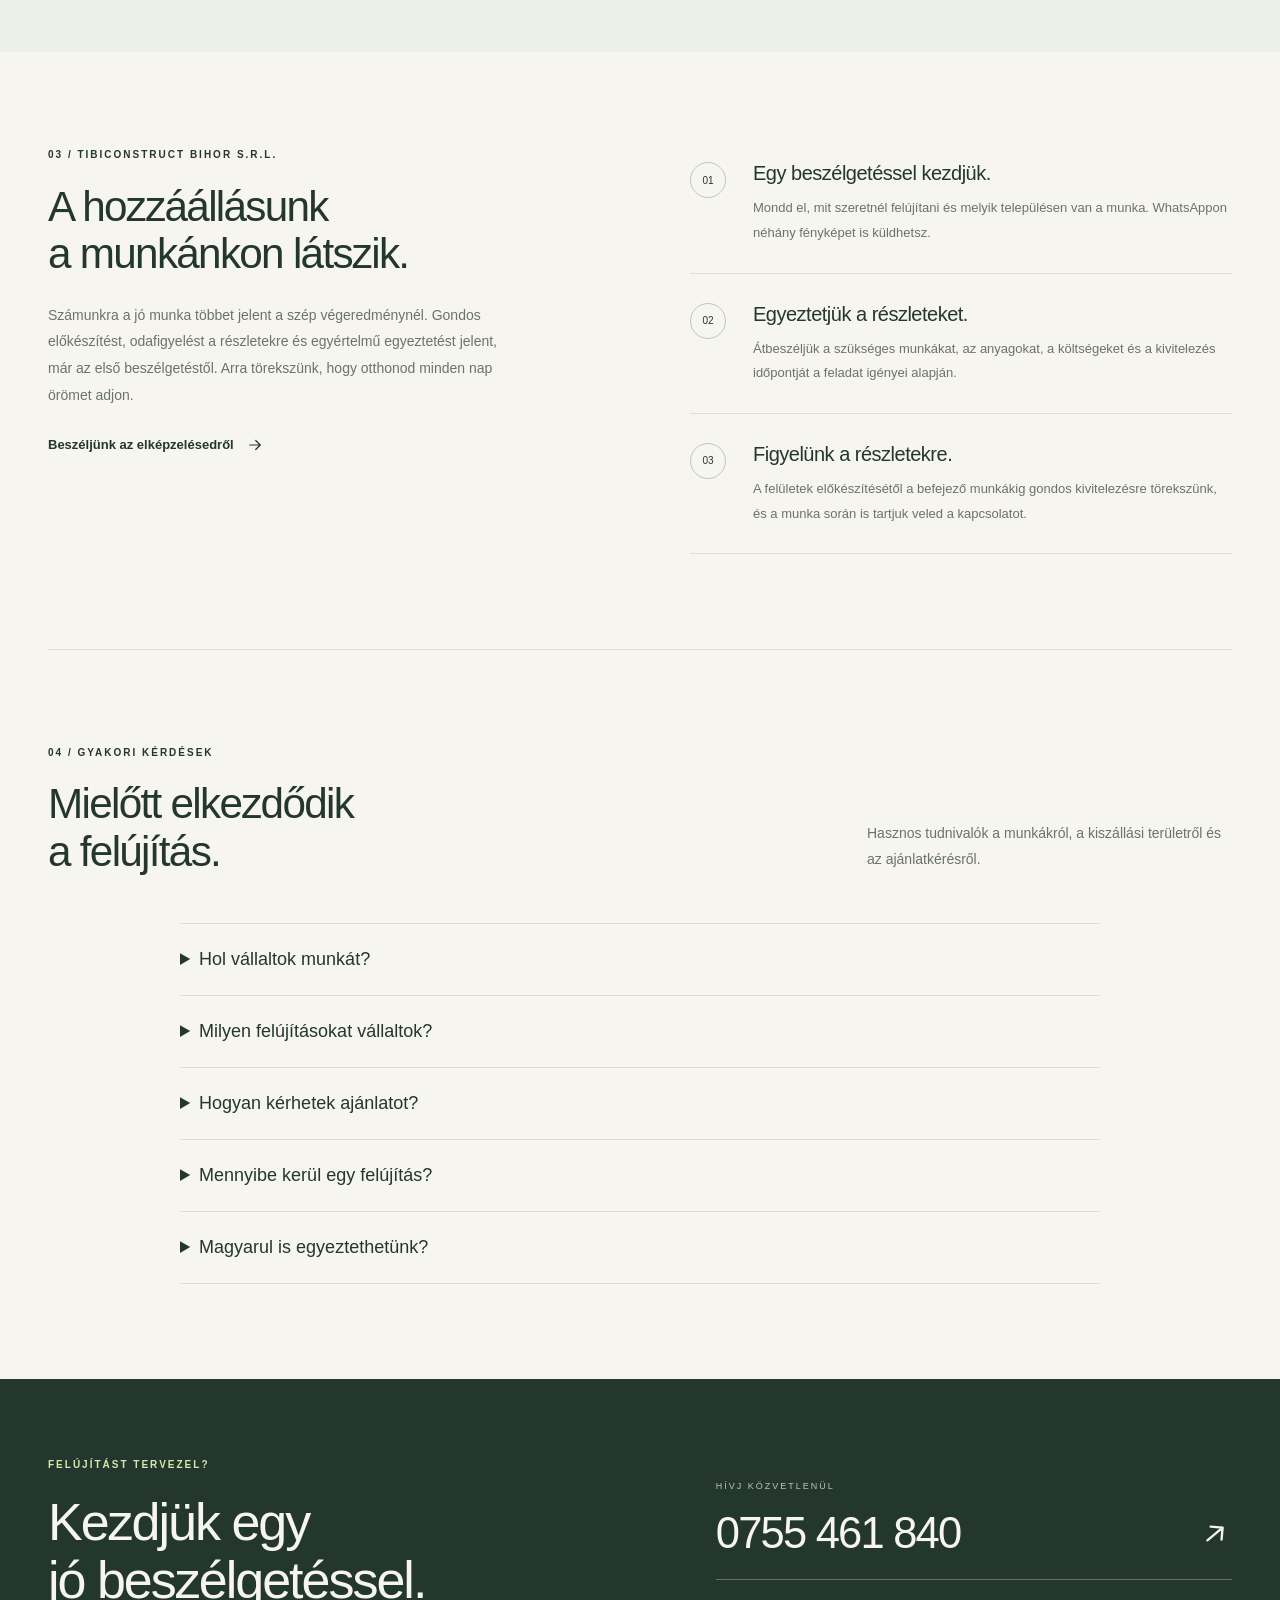
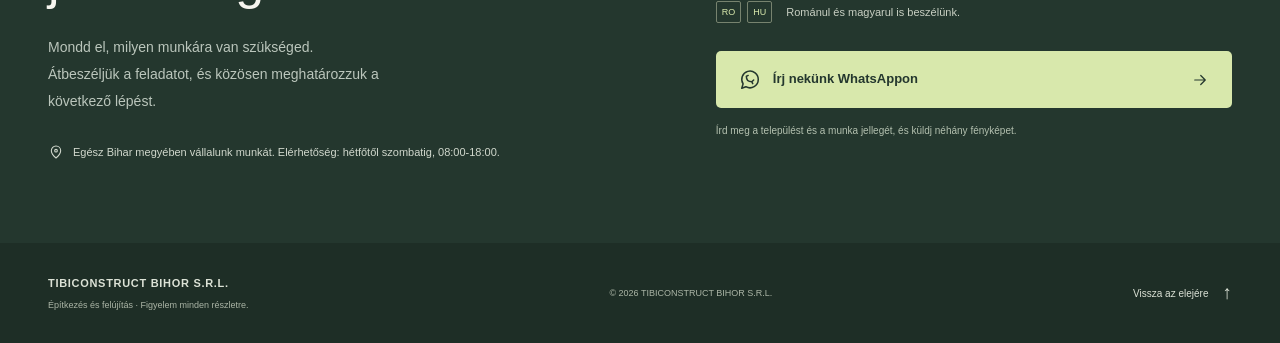
==== commit 1bfe68b6: "Add confirmed Monday-Saturday contact hours" ====
--- a/hu.html
+++ b/hu.html
@@ -18,8 +18,8 @@
   <link rel="preload" as="image" href="work-01.webp">
   <link rel="stylesheet" href="styles.css?v=seo1">
   <script src="photos.js?v=33" defer></script>
-  <script src="app.js?v=seo1" defer></script>
-  <script type="application/ld+json">{"@context": "https://schema.org", "@graph": [{"@type": "HomeAndConstructionBusiness", "@id": "https://pascuianna90-arch.github.io/tibiconstruct-bihor/#company", "name": "TIBICONSTRUCT BIHOR S.R.L.", "url": "https://pascuianna90-arch.github.io/tibiconstruct-bihor/", "telephone": "+40755461840", "image": "https://pascuianna90-arch.github.io/tibiconstruct-bihor/work-01.webp", "logo": "https://pascuianna90-arch.github.io/tibiconstruct-bihor/favicon.svg", "areaServed": {"@type": "AdministrativeArea", "name": "Bihor, România"}, "knowsLanguage": ["ro", "hu"], "description": "Beltéri és kültéri felújítás egész Bihar megyében. Burkolás, glettelés, festés, homlokzatfelújítás, bontás és sittszállítás. Telefon: 0755 461 840.", "hasOfferCatalog": {"@type": "OfferCatalog", "name": "Servicii / Szolgáltatások", "itemListElement": [{"@type": "Offer", "itemOffered": {"@type": "Service", "name": "Beltéri felújítás", "description": "Szobák, fürdőszobák és konyhák felújítása. Felületek előkészítése és egymáshoz illő befejező munkák az egész otthonban.", "areaServed": {"@type": "AdministrativeArea", "name": "Bihor, România"}}}, {"@type": "Offer", "itemOffered": {"@type": "Service", "name": "Kültéri munkák", "description": "Homlokzatfelújítás, hőszigetelés és kültéri felületképzés, figyelemmel a ház megjelenésére és védelmére.", "areaServed": {"@type": "AdministrativeArea", "name": "Bihor, România"}}}, {"@type": "Offer", "itemOffered": {"@type": "Service", "name": "Járólapozás és csempézés", "description": "Padlók, falak és lépcsők burkolása. Pontos illesztések, egyenletes fugák és gondosan kidolgozott részletek.", "areaServed": {"@type": "AdministrativeArea", "name": "Bihor, România"}}}, {"@type": "Offer", "itemOffered": {"@type": "Service", "name": "Glettelés, festés és dekoráció", "description": "Falak előkészítése, glettelés, csiszolás és festés. Dekoratív felületek és tapétázás az egyéni elképzelésekhez.", "areaServed": {"@type": "AdministrativeArea", "name": "Bihor, România"}}}, {"@type": "Offer", "itemOffered": {"@type": "Service", "name": "Bontás és burkolateltávolítás", "description": "Régi burkolatok és felületek eltávolítása, bontási munkák és a helyszín előkészítése a következő munkafázishoz.", "areaServed": {"@type": "AdministrativeArea", "name": "Bihor, România"}}}, {"@type": "Offer", "itemOffered": {"@type": "Service", "name": "Sitt eltakarítása és elszállítása", "description": "A felújítás során keletkező sitt összegyűjtése, rakodása és elszállítása, hogy folytatódhasson a munka.", "areaServed": {"@type": "AdministrativeArea", "name": "Bihor, România"}}}]}}, {"@type": "WebPage", "@id": "https://pascuianna90-arch.github.io/tibiconstruct-bihor/hu.html#webpage", "url": "https://pascuianna90-arch.github.io/tibiconstruct-bihor/hu.html", "name": "Felújítás Bihar megyében | TIBICONSTRUCT BIHOR", "inLanguage": "hu", "about": {"@id": "https://pascuianna90-arch.github.io/tibiconstruct-bihor/#company"}}]}</script>
+  <script src="app.js?v=seo2" defer></script>
+  <script type="application/ld+json">{"@context": "https://schema.org", "@graph": [{"@type": "HomeAndConstructionBusiness", "@id": "https://pascuianna90-arch.github.io/tibiconstruct-bihor/#company", "name": "TIBICONSTRUCT BIHOR S.R.L.", "url": "https://pascuianna90-arch.github.io/tibiconstruct-bihor/", "telephone": "+40755461840", "image": "https://pascuianna90-arch.github.io/tibiconstruct-bihor/work-01.webp", "logo": "https://pascuianna90-arch.github.io/tibiconstruct-bihor/favicon.svg", "areaServed": {"@type": "AdministrativeArea", "name": "Bihor, România"}, "knowsLanguage": ["ro", "hu"], "description": "Beltéri és kültéri felújítás egész Bihar megyében. Burkolás, glettelés, festés, homlokzatfelújítás, bontás és sittszállítás. Telefon: 0755 461 840.", "hasOfferCatalog": {"@type": "OfferCatalog", "name": "Servicii / Szolgáltatások", "itemListElement": [{"@type": "Offer", "itemOffered": {"@type": "Service", "name": "Beltéri felújítás", "description": "Szobák, fürdőszobák és konyhák felújítása. Felületek előkészítése és egymáshoz illő befejező munkák az egész otthonban.", "areaServed": {"@type": "AdministrativeArea", "name": "Bihor, România"}}}, {"@type": "Offer", "itemOffered": {"@type": "Service", "name": "Kültéri munkák", "description": "Homlokzatfelújítás, hőszigetelés és kültéri felületképzés, figyelemmel a ház megjelenésére és védelmére.", "areaServed": {"@type": "AdministrativeArea", "name": "Bihor, România"}}}, {"@type": "Offer", "itemOffered": {"@type": "Service", "name": "Járólapozás és csempézés", "description": "Padlók, falak és lépcsők burkolása. Pontos illesztések, egyenletes fugák és gondosan kidolgozott részletek.", "areaServed": {"@type": "AdministrativeArea", "name": "Bihor, România"}}}, {"@type": "Offer", "itemOffered": {"@type": "Service", "name": "Glettelés, festés és dekoráció", "description": "Falak előkészítése, glettelés, csiszolás és festés. Dekoratív felületek és tapétázás az egyéni elképzelésekhez.", "areaServed": {"@type": "AdministrativeArea", "name": "Bihor, România"}}}, {"@type": "Offer", "itemOffered": {"@type": "Service", "name": "Bontás és burkolateltávolítás", "description": "Régi burkolatok és felületek eltávolítása, bontási munkák és a helyszín előkészítése a következő munkafázishoz.", "areaServed": {"@type": "AdministrativeArea", "name": "Bihor, România"}}}, {"@type": "Offer", "itemOffered": {"@type": "Service", "name": "Sitt eltakarítása és elszállítása", "description": "A felújítás során keletkező sitt összegyűjtése, rakodása és elszállítása, hogy folytatódhasson a munka.", "areaServed": {"@type": "AdministrativeArea", "name": "Bihor, România"}}}]}, "openingHoursSpecification": {"@type": "OpeningHoursSpecification", "dayOfWeek": ["Monday", "Tuesday", "Wednesday", "Thursday", "Friday", "Saturday"], "opens": "08:00", "closes": "18:00"}}, {"@type": "WebPage", "@id": "https://pascuianna90-arch.github.io/tibiconstruct-bihor/hu.html#webpage", "url": "https://pascuianna90-arch.github.io/tibiconstruct-bihor/hu.html", "name": "Felújítás Bihar megyében | TIBICONSTRUCT BIHOR", "inLanguage": "hu", "about": {"@id": "https://pascuianna90-arch.github.io/tibiconstruct-bihor/#company"}}]}</script>
 <link rel="alternate" hreflang="ro" href="https://pascuianna90-arch.github.io/tibiconstruct-bihor/"><link rel="alternate" hreflang="hu" href="https://pascuianna90-arch.github.io/tibiconstruct-bihor/hu.html"><link rel="alternate" hreflang="x-default" href="https://pascuianna90-arch.github.io/tibiconstruct-bihor/"><meta name="google-site-verification" content="sbTuwsCFwWC_OXNdfY-lcqjUby7at1sxFHqVlZcpsYw"><meta name="robots" content="index,follow,max-image-preview:large"></head>
 <body>
   <a href="#main" class="skip-link" data-t="skip">Ugrás a tartalomhoz</a>
@@ -95,7 +95,7 @@
     </section>
 
     <section class="faq-section section container" id="intrebari"><div class="section-heading"><div><p class="eyebrow" data-t="faqEyebrow">04 / GYAKORI KÉRDÉSEK</p><h2 data-t="faqTitle">Mielőtt elkezdődik<br>a felújítás.</h2></div><p class="section-intro" data-t="faqIntro">Hasznos tudnivalók a munkákról, a kiszállási területről és az ajánlatkérésről.</p></div><div class="faq-list"><details><summary data-t="faqQ1">Hol vállaltok munkát?</summary><p data-t="faqA1">Egész Bihar megyében dolgozunk, Nagyváradon és a környező településeken is. Írd meg a települést és a munka jellegét, és egyeztetjük a részleteket, valamint a szabad időpontokat.</p></details><details><summary data-t="faqQ2">Milyen felújításokat vállaltok?</summary><p data-t="faqA2">Beltéri és kültéri felújítást, járólapozást, csempézést, glettelést, festést, dekorációs munkákat, homlokzatfelújítást és hőszigetelést vállalunk. Az egyeztetett munkába a bontás, a régi burkolat eltávolítása és a sitt elszállítása is beletartozhat.</p></details><details><summary data-t="faqQ3">Hogyan kérhetek ajánlatot?</summary><p data-t="faqA3">Hívd a 0755 461 840-es számot, vagy küldd el WhatsAppon a települést, néhány fényképet, a hozzávetőleges méretet és a felújítási elképzeléseidet. A költségeket és a kivitelezés időpontját a feladat részleteinek egyeztetése után határozzuk meg.</p></details><details><summary data-t="faqQ4">Mennyibe kerül egy felújítás?</summary><p data-t="faqA4">A költség függ a mérettől, a felületek állapotától, az előkészítéstől, a választott anyagoktól és a munka összetettségétől. Ezeket egyeztetjük, hogy az ajánlat a tényleges feladatra szóljon.</p></details><details><summary data-t="faqQ5">Magyarul is egyeztethetünk?</summary><p data-t="faqA5">Igen. Románul és magyarul is beszélünk, telefonon és a munkák egyeztetésekor egyaránt.</p></details></div></section><section class="contact" id="contact"><div class="container contact-inner">
-      <div class="contact-copy"><p class="eyebrow" data-t="contactEyebrow">FELÚJÍTÁST TERVEZEL?</p><h2 data-t="contactTitle">Kezdjük egy<br>jó beszélgetéssel.</h2><p data-t="contactText">Mondd el, milyen munkára van szükséged. Átbeszéljük a feladatot, és közösen meghatározzuk a következő lépést.</p><div class="contact-area"><svg class="icon"><use href="#i-location"></use></svg><span data-t="contactArea">Egész Bihar megyében vállalunk munkát.</span></div></div>
+      <div class="contact-copy"><p class="eyebrow" data-t="contactEyebrow">FELÚJÍTÁST TERVEZEL?</p><h2 data-t="contactTitle">Kezdjük egy<br>jó beszélgetéssel.</h2><p data-t="contactText">Mondd el, milyen munkára van szükséged. Átbeszéljük a feladatot, és közösen meghatározzuk a következő lépést.</p><div class="contact-area"><svg class="icon"><use href="#i-location"></use></svg><span data-t="contactArea">Egész Bihar megyében vállalunk munkát. Elérhetőség: hétfőtől szombatig, 08:00-18:00.</span></div></div>
       <div class="contact-details"><p class="contact-label" data-t="contactPhoneLabel">HÍVJ KÖZVETLENÜL</p><a class="big-phone" href="tel:+40755461840">0755 461 840<svg class="icon"><use href="#i-arrow"></use></svg></a><div class="contact-languages"><span>RO</span><span>HU</span><p data-t="contactLanguages">Románul és magyarul is beszélünk.</p></div><a class="button button-lime whatsapp-link" href="https://wa.me/40755461840" target="_blank" rel="noopener noreferrer"><svg class="icon"><use href="#i-chat"></use></svg><span data-t="contactWhatsApp">Írj nekünk WhatsAppon</span><svg class="icon arrow"><use href="#i-arrow"></use></svg></a><p class="contact-note" data-t="contactNote">Írd meg a települést és a munka jellegét, és küldj néhány fényképet.</p></div>
     </div></section>
   </main>
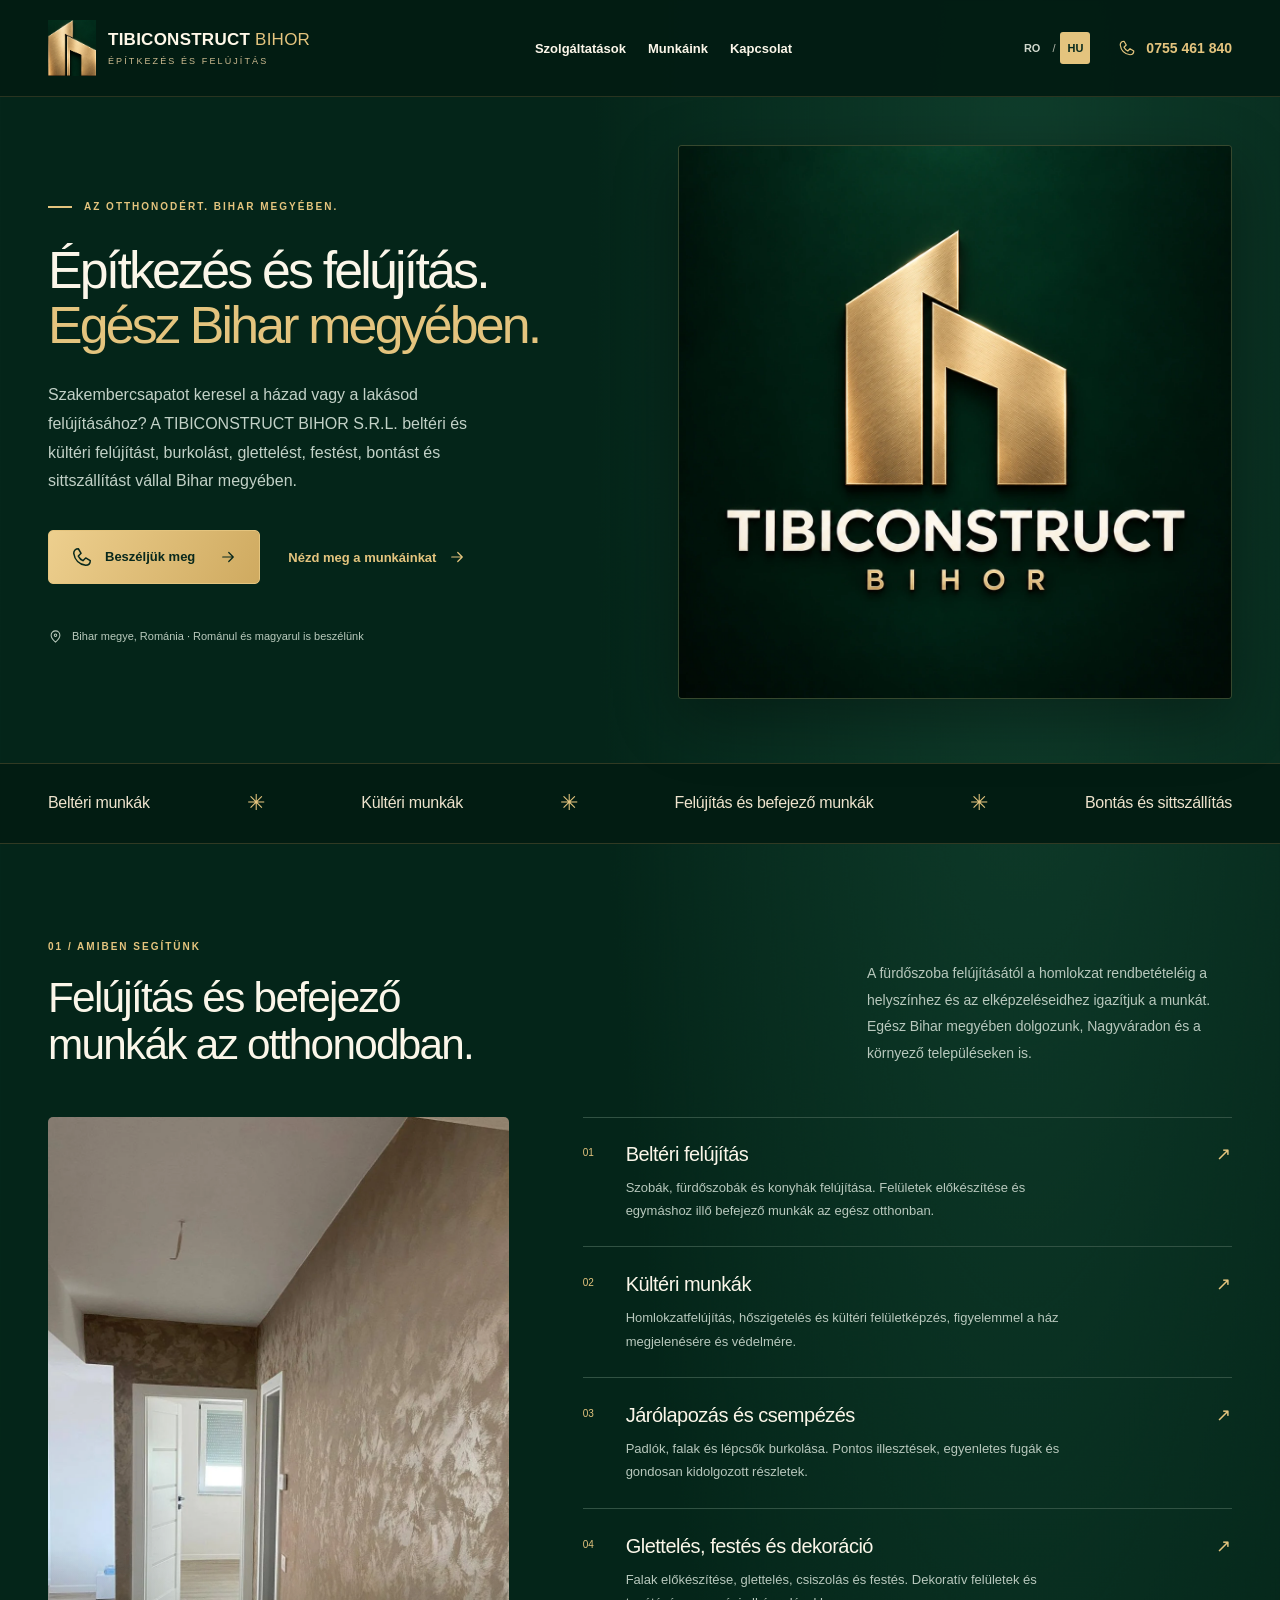
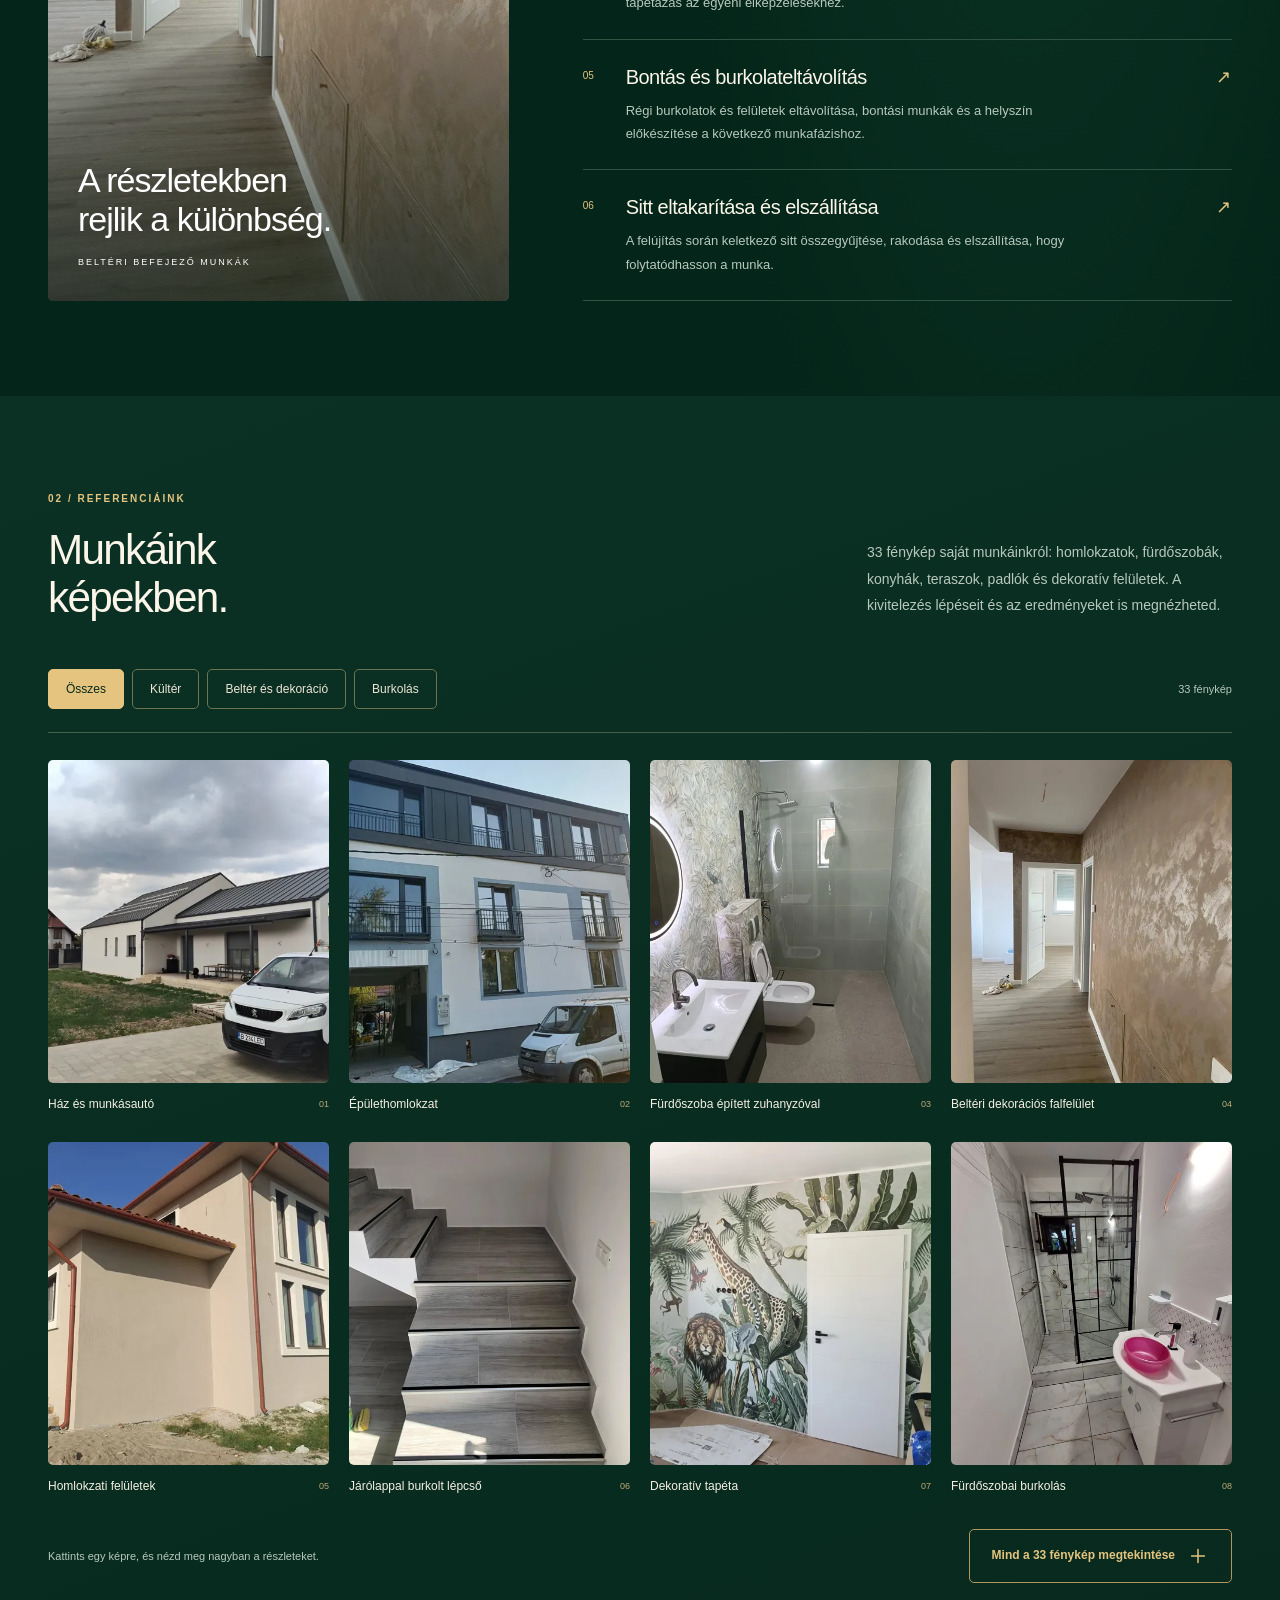
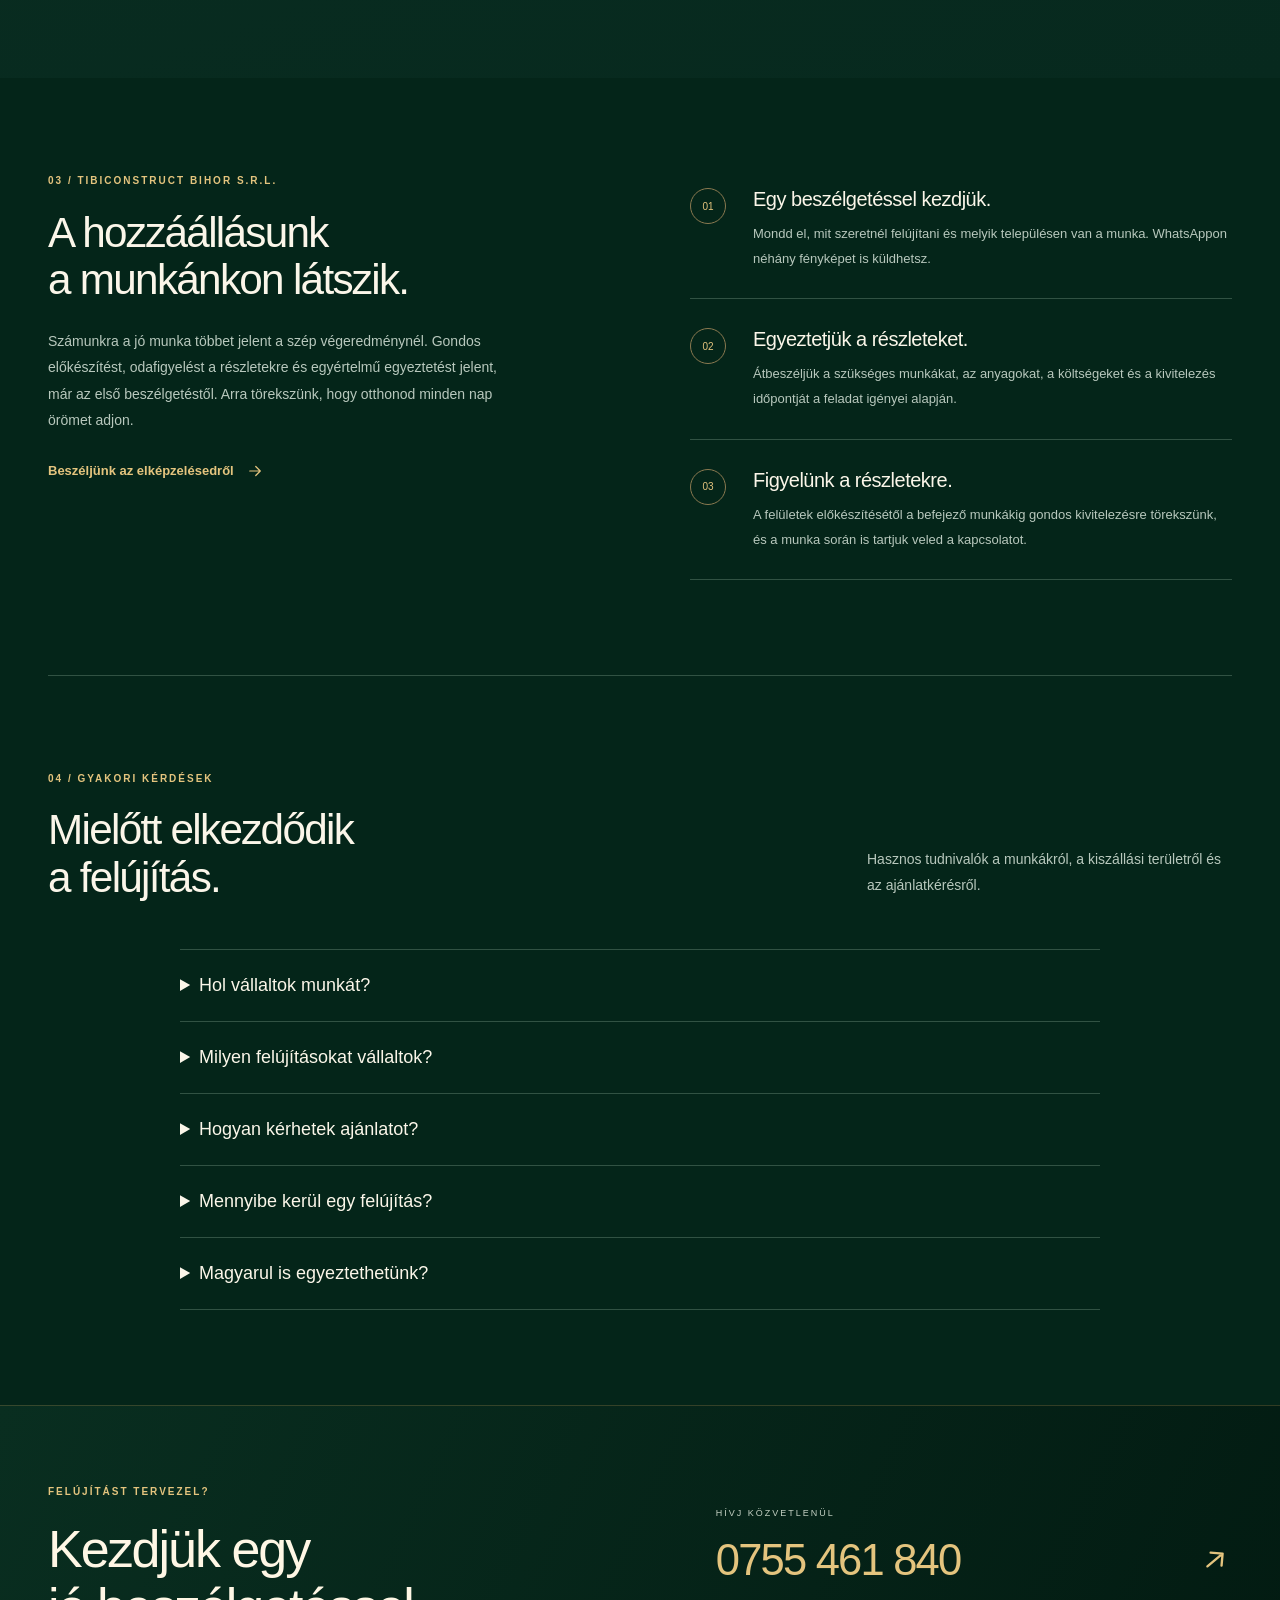
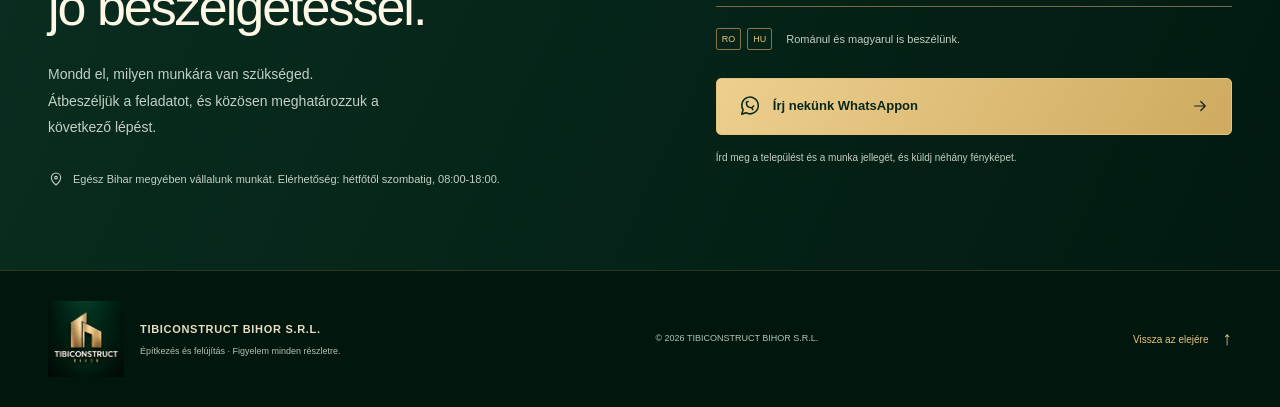
==== commit 6727b870: "Apply approved gold and deep-green TIBICONSTRUCT identity" ====
--- a/hu.html
+++ b/hu.html
@@ -3,7 +3,7 @@
 <head>
   <meta charset="utf-8">
   <meta name="viewport" content="width=device-width, initial-scale=1">
-  <meta name="theme-color" content="#24372e">
+  <meta name="theme-color" content="#042519">
   <title>Felújítás Bihar megyében | TIBICONSTRUCT BIHOR</title>
   <meta name="description" content="Beltéri és kültéri felújítás egész Bihar megyében. Burkolás, glettelés, festés, homlokzatfelújítás, bontás és sittszállítás. Telefon: 0755 461 840.">
   <meta property="og:title" content="Felújítás Bihar megyében | TIBICONSTRUCT BIHOR">
@@ -11,16 +11,18 @@
   <meta property="og:type" content="website">
   <meta property="og:locale" content="hu_HU">
   <meta property="og:locale:alternate" content="ro_RO">
-  <meta property="og:image" content="https://pascuianna90-arch.github.io/tibiconstruct-bihor/work-01.webp">
-  <meta property="og:url" content="https://pascuianna90-arch.github.io/tibiconstruct-bihor/hu.html">
-  <link rel="canonical" href="https://pascuianna90-arch.github.io/tibiconstruct-bihor/hu.html">
-  <link rel="icon" href="favicon.svg" type="image/svg+xml">
-  <link rel="preload" as="image" href="work-01.webp">
-  <link rel="stylesheet" href="styles.css?v=seo1">
+  <meta property="og:image" content="https://pascuitiberiu.github.io/tibiconstruct-bihor/brand-gold-v4.webp">
+  <meta property="og:image:width" content="1254">
+  <meta property="og:image:height" content="1254">
+  <meta property="og:url" content="https://pascuitiberiu.github.io/tibiconstruct-bihor/hu.html">
+  <link rel="canonical" href="https://pascuitiberiu.github.io/tibiconstruct-bihor/hu.html">
+  <link rel="icon" href="brand-gold-v4.webp" type="image/webp">
+  <link rel="preload" as="image" href="brand-gold-v4.webp">
+  <link rel="stylesheet" href="styles.css?v=gold4">
   <script src="photos.js?v=33" defer></script>
   <script src="app.js?v=seo2" defer></script>
-  <script type="application/ld+json">{"@context": "https://schema.org", "@graph": [{"@type": "HomeAndConstructionBusiness", "@id": "https://pascuianna90-arch.github.io/tibiconstruct-bihor/#company", "name": "TIBICONSTRUCT BIHOR S.R.L.", "url": "https://pascuianna90-arch.github.io/tibiconstruct-bihor/", "telephone": "+40755461840", "image": "https://pascuianna90-arch.github.io/tibiconstruct-bihor/work-01.webp", "logo": "https://pascuianna90-arch.github.io/tibiconstruct-bihor/favicon.svg", "areaServed": {"@type": "AdministrativeArea", "name": "Bihor, România"}, "knowsLanguage": ["ro", "hu"], "description": "Beltéri és kültéri felújítás egész Bihar megyében. Burkolás, glettelés, festés, homlokzatfelújítás, bontás és sittszállítás. Telefon: 0755 461 840.", "hasOfferCatalog": {"@type": "OfferCatalog", "name": "Servicii / Szolgáltatások", "itemListElement": [{"@type": "Offer", "itemOffered": {"@type": "Service", "name": "Beltéri felújítás", "description": "Szobák, fürdőszobák és konyhák felújítása. Felületek előkészítése és egymáshoz illő befejező munkák az egész otthonban.", "areaServed": {"@type": "AdministrativeArea", "name": "Bihor, România"}}}, {"@type": "Offer", "itemOffered": {"@type": "Service", "name": "Kültéri munkák", "description": "Homlokzatfelújítás, hőszigetelés és kültéri felületképzés, figyelemmel a ház megjelenésére és védelmére.", "areaServed": {"@type": "AdministrativeArea", "name": "Bihor, România"}}}, {"@type": "Offer", "itemOffered": {"@type": "Service", "name": "Járólapozás és csempézés", "description": "Padlók, falak és lépcsők burkolása. Pontos illesztések, egyenletes fugák és gondosan kidolgozott részletek.", "areaServed": {"@type": "AdministrativeArea", "name": "Bihor, România"}}}, {"@type": "Offer", "itemOffered": {"@type": "Service", "name": "Glettelés, festés és dekoráció", "description": "Falak előkészítése, glettelés, csiszolás és festés. Dekoratív felületek és tapétázás az egyéni elképzelésekhez.", "areaServed": {"@type": "AdministrativeArea", "name": "Bihor, România"}}}, {"@type": "Offer", "itemOffered": {"@type": "Service", "name": "Bontás és burkolateltávolítás", "description": "Régi burkolatok és felületek eltávolítása, bontási munkák és a helyszín előkészítése a következő munkafázishoz.", "areaServed": {"@type": "AdministrativeArea", "name": "Bihor, România"}}}, {"@type": "Offer", "itemOffered": {"@type": "Service", "name": "Sitt eltakarítása és elszállítása", "description": "A felújítás során keletkező sitt összegyűjtése, rakodása és elszállítása, hogy folytatódhasson a munka.", "areaServed": {"@type": "AdministrativeArea", "name": "Bihor, România"}}}]}, "openingHoursSpecification": {"@type": "OpeningHoursSpecification", "dayOfWeek": ["Monday", "Tuesday", "Wednesday", "Thursday", "Friday", "Saturday"], "opens": "08:00", "closes": "18:00"}}, {"@type": "WebPage", "@id": "https://pascuianna90-arch.github.io/tibiconstruct-bihor/hu.html#webpage", "url": "https://pascuianna90-arch.github.io/tibiconstruct-bihor/hu.html", "name": "Felújítás Bihar megyében | TIBICONSTRUCT BIHOR", "inLanguage": "hu", "about": {"@id": "https://pascuianna90-arch.github.io/tibiconstruct-bihor/#company"}}]}</script>
-<link rel="alternate" hreflang="ro" href="https://pascuianna90-arch.github.io/tibiconstruct-bihor/"><link rel="alternate" hreflang="hu" href="https://pascuianna90-arch.github.io/tibiconstruct-bihor/hu.html"><link rel="alternate" hreflang="x-default" href="https://pascuianna90-arch.github.io/tibiconstruct-bihor/"><meta name="google-site-verification" content="sbTuwsCFwWC_OXNdfY-lcqjUby7at1sxFHqVlZcpsYw"><meta name="robots" content="index,follow,max-image-preview:large"></head>
+  <script type="application/ld+json">{"@context": "https://schema.org", "@graph": [{"@type": "HomeAndConstructionBusiness", "@id": "https://pascuitiberiu.github.io/tibiconstruct-bihor/#company", "name": "TIBICONSTRUCT BIHOR S.R.L.", "url": "https://pascuitiberiu.github.io/tibiconstruct-bihor/", "telephone": "+40755461840", "image": "https://pascuitiberiu.github.io/tibiconstruct-bihor/work-01.webp", "logo": "https://pascuitiberiu.github.io/tibiconstruct-bihor/brand-gold-v4.webp", "areaServed": {"@type": "AdministrativeArea", "name": "Bihor, România"}, "knowsLanguage": ["ro", "hu"], "description": "Beltéri és kültéri felújítás egész Bihar megyében. Burkolás, glettelés, festés, homlokzatfelújítás, bontás és sittszállítás. Telefon: 0755 461 840.", "hasOfferCatalog": {"@type": "OfferCatalog", "name": "Servicii / Szolgáltatások", "itemListElement": [{"@type": "Offer", "itemOffered": {"@type": "Service", "name": "Beltéri felújítás", "description": "Szobák, fürdőszobák és konyhák felújítása. Felületek előkészítése és egymáshoz illő befejező munkák az egész otthonban.", "areaServed": {"@type": "AdministrativeArea", "name": "Bihor, România"}}}, {"@type": "Offer", "itemOffered": {"@type": "Service", "name": "Kültéri munkák", "description": "Homlokzatfelújítás, hőszigetelés és kültéri felületképzés, figyelemmel a ház megjelenésére és védelmére.", "areaServed": {"@type": "AdministrativeArea", "name": "Bihor, România"}}}, {"@type": "Offer", "itemOffered": {"@type": "Service", "name": "Járólapozás és csempézés", "description": "Padlók, falak és lépcsők burkolása. Pontos illesztések, egyenletes fugák és gondosan kidolgozott részletek.", "areaServed": {"@type": "AdministrativeArea", "name": "Bihor, România"}}}, {"@type": "Offer", "itemOffered": {"@type": "Service", "name": "Glettelés, festés és dekoráció", "description": "Falak előkészítése, glettelés, csiszolás és festés. Dekoratív felületek és tapétázás az egyéni elképzelésekhez.", "areaServed": {"@type": "AdministrativeArea", "name": "Bihor, România"}}}, {"@type": "Offer", "itemOffered": {"@type": "Service", "name": "Bontás és burkolateltávolítás", "description": "Régi burkolatok és felületek eltávolítása, bontási munkák és a helyszín előkészítése a következő munkafázishoz.", "areaServed": {"@type": "AdministrativeArea", "name": "Bihor, România"}}}, {"@type": "Offer", "itemOffered": {"@type": "Service", "name": "Sitt eltakarítása és elszállítása", "description": "A felújítás során keletkező sitt összegyűjtése, rakodása és elszállítása, hogy folytatódhasson a munka.", "areaServed": {"@type": "AdministrativeArea", "name": "Bihor, România"}}}]}, "openingHoursSpecification": {"@type": "OpeningHoursSpecification", "dayOfWeek": ["Monday", "Tuesday", "Wednesday", "Thursday", "Friday", "Saturday"], "opens": "08:00", "closes": "18:00"}}, {"@type": "WebPage", "@id": "https://pascuitiberiu.github.io/tibiconstruct-bihor/hu.html#webpage", "url": "https://pascuitiberiu.github.io/tibiconstruct-bihor/hu.html", "name": "Felújítás Bihar megyében | TIBICONSTRUCT BIHOR", "inLanguage": "hu", "about": {"@id": "https://pascuitiberiu.github.io/tibiconstruct-bihor/#company"}}]}</script>
+<link rel="alternate" hreflang="ro" href="https://pascuitiberiu.github.io/tibiconstruct-bihor/"><link rel="alternate" hreflang="hu" href="https://pascuitiberiu.github.io/tibiconstruct-bihor/hu.html"><link rel="alternate" hreflang="x-default" href="https://pascuitiberiu.github.io/tibiconstruct-bihor/"><meta name="google-site-verification" content="sbTuwsCFwWC_OXNdfY-lcqjUby7at1sxFHqVlZcpsYw"><meta name="robots" content="index,follow,max-image-preview:large"></head>
 <body>
   <a href="#main" class="skip-link" data-t="skip">Ugrás a tartalomhoz</a>
   <svg class="svg-defs" xmlns="http://www.w3.org/2000/svg" aria-hidden="true"><defs>
@@ -36,7 +38,7 @@
   <header class="site-header">
     <div class="container header-inner">
       <a class="brand" href="#" aria-label="TIBICONSTRUCT BIHOR — Kezdőlap">
-        <img class="brand-icon" src="favicon.svg" alt="" width="44" height="44">
+        <span class="brand-emblem" aria-hidden="true"><img src="brand-gold-v4.webp" alt="" width="1254" height="1254"></span>
         <span><strong>TIBICONSTRUCT <span>BIHOR</span></strong><small data-t="brandSub">ÉPÍTKEZÉS ÉS FELÚJÍTÁS</small></span>
       </a>
       <nav class="desktop-nav" aria-label="Fő navigáció" data-aria="navLabel">
@@ -58,11 +60,7 @@
         <div class="hero-buttons"><a href="tel:+40755461840" class="button button-dark"><svg class="icon"><use href="#i-phone"></use></svg><span data-t="heroCall">Beszéljük meg</span><svg class="icon arrow"><use href="#i-arrow"></use></svg></a><a href="#lucrari" class="text-link"><span data-t="heroWork">Nézd meg a munkáinkat</span><svg class="icon"><use href="#i-arrow"></use></svg></a></div>
         <div class="hero-footnote"><svg class="icon"><use href="#i-location"></use></svg><span data-t="heroFootnote">Bihar megye, Románia · Románul és magyarul is beszélünk</span></div>
       </div>
-      <figure class="hero-visual">
-        <img src="work-01.webp" alt="Felújított ház és fehér munkásautó" data-alt="heroAlt" width="1800" height="1350" fetchpriority="high">
-        <span class="image-tag"><span class="status-dot"></span><span data-t="heroImageTag">Saját munkáinkból</span></span>
-        <figcaption><span data-t="heroCaption">Az elképzelésből otthon születik.</span><a href="#lucrari" aria-label="Galéria megtekintése" data-aria="galleryLink"><svg class="icon"><use href="#i-arrow"></use></svg></a></figcaption>
-      </figure>
+      <figure class="hero-visual brand-showcase"><img src="brand-gold-v4.webp" alt="TIBICONSTRUCT BIHOR — arany építészeti embléma sötétzöld háttéren" width="1254" height="1254" fetchpriority="high"></figure>
     </section>
 
     <div class="scope-strip"><div class="container scope-inner"><span data-t="scope1">Beltéri munkák</span><span class="star" aria-hidden="true">✳</span><span data-t="scope2">Kültéri munkák</span><span class="star" aria-hidden="true">✳</span><span data-t="scope3">Felújítás és befejező munkák</span><span class="star" aria-hidden="true">✳</span><span data-t="scope4">Bontás és sittszállítás</span></div></div>
@@ -100,7 +98,7 @@
     </div></section>
   </main>
 
-  <footer class="site-footer"><div class="container footer-inner"><div><strong>TIBICONSTRUCT BIHOR S.R.L.</strong><p data-t="footerTagline">Építkezés és felújítás · Figyelem minden részletre.</p></div><p class="copyright">© 2026 TIBICONSTRUCT BIHOR S.R.L.</p><a href="#" class="back-top"><span data-t="backTop">Vissza az elejére</span><span aria-hidden="true">↑</span></a></div></footer>
+  <footer class="site-footer"><div class="container footer-inner"><div class="footer-brand"><img src="brand-gold-v4.webp" alt="TIBICONSTRUCT BIHOR" width="100" height="100" loading="lazy"><div><strong>TIBICONSTRUCT BIHOR S.R.L.</strong><p data-t="footerTagline">Építkezés és felújítás · Figyelem minden részletre.</p></div></div><p class="copyright">© 2026 TIBICONSTRUCT BIHOR S.R.L.</p><a href="#" class="back-top"><span data-t="backTop">Vissza az elejére</span><span aria-hidden="true">↑</span></a></div></footer>
   <div class="mobile-contact"><a href="tel:+40755461840"><svg class="icon"><use href="#i-phone"></use></svg><span data-t="mobileCall">Hívás most</span></a><a class="whatsapp-link" href="https://wa.me/40755461840" target="_blank" rel="noopener noreferrer"><svg class="icon"><use href="#i-chat"></use></svg><span>WhatsApp</span></a></div>
   <dialog id="lightbox" class="lightbox" aria-label="Képgaléria" data-aria="lightboxLabel"><div class="lightbox-top"><span id="lightbox-count"></span><button class="icon-button" id="lightbox-close" type="button" aria-label="Galéria bezárása" data-aria="closeLabel"><svg class="icon"><use href="#i-close"></use></svg></button></div><div class="lightbox-stage"><button class="icon-button lightbox-prev" id="lightbox-prev" type="button" aria-label="Előző fénykép" data-aria="prevLabel"><svg class="icon"><use href="#i-arrow"></use></svg></button><img id="lightbox-image" alt=""><button class="icon-button lightbox-next" id="lightbox-next" type="button" aria-label="Következő fénykép" data-aria="nextLabel"><svg class="icon"><use href="#i-arrow"></use></svg></button></div><p id="lightbox-caption"></p></dialog>
 </body>
--- a/styles.css
+++ b/styles.css
@@ -9,3 +9,30 @@
 @media(prefers-reduced-motion:reduce){html{scroll-behavior:auto}*,*:before,*:after{transition:none!important;animation:none!important}}
 
 .faq-section{border-top:1px solid var(--line)}.faq-list{max-width:920px;margin-inline:auto}.faq-list details{border-top:1px solid var(--line);padding:22px 0}.faq-list details:last-child{border-bottom:1px solid var(--line)}.faq-list summary{cursor:pointer;font-size:18px;font-weight:500;line-height:1.5}.faq-list details p{font-size:14px;line-height:1.85;color:var(--muted);padding-top:16px;max-width:790px}h1{overflow-wrap:break-word}@media(max-width:740px){.faq-list summary{font-size:16px}.faq-list details p{font-size:13px}}
+
+/* Approved gold and deep-green identity — October 2026. */
+:root{--paper:#042519;--white:#fff9ec;--ink:#fbf6e9;--muted:#b8c8bd;--line:#315243;--accent:#e4c47e;--soft:#0a3023;color-scheme:dark;background:var(--paper);color:var(--ink)}
+body{background:radial-gradient(ellipse at 80% 5%,#103e2c 0,transparent 30%),var(--paper)}
+.site-header{background:rgba(3,28,19,.97);border-bottom:1px solid #79683d55}
+.header-inner{height:96px}.brand{gap:12px}.brand strong{color:#fff8e8;letter-spacing:.25px}.brand strong span{color:var(--accent)}.brand small{color:#cdbb90}
+.brand-emblem{position:relative;display:block;overflow:hidden;width:48px;height:56px;flex-shrink:0;background:#042519}
+.brand-emblem img{position:absolute;width:120px;max-width:none;height:120px;left:-36px;top:-18px}
+.desktop-nav a:hover,.header-phone,.eyebrow,.text-link,.service-number,.row-mark{color:var(--accent)}
+.languages [data-lang][aria-current=page]{color:#06291c;background:var(--accent)}.languages [data-lang]{color:#d0d8cd}
+.hero{padding-block:48px 64px;gap:54px;grid-template-columns:1.04fr 1fr}.hero-copy{padding-block:10px}.hero h1{font-weight:500}.muted-title{color:var(--accent)}.tiny-line{background:var(--accent)}.hero-description{color:#c2d1c7}
+.brand-showcase{height:auto;aspect-ratio:1;align-self:center;border:1px solid #c5a86b44;border-radius:4px;box-shadow:0 20px 65px #0005;background:#032519}
+.brand-showcase>img{width:100%;height:100%;object-fit:contain;object-position:center}.brand-showcase:after{display:none}
+.button-dark,.button-lime{background:linear-gradient(120deg,#edcf8e,#cfaa60);color:#08281c;border-color:#e4c47e}.button-dark:hover,.button-lime:hover{background:#f0d899;color:#06291c}
+.hero-footnote{color:#bacabd}.scope-strip{background:#021c12;color:#eee3cd;border-block:1px solid #79683d66}.star{color:var(--accent)}
+.section-heading .eyebrow,.about .eyebrow{color:var(--accent)}.section-intro,.service-row p,.step p,.about-heading>p:not(.eyebrow),.faq-list details p{color:var(--muted)}
+.portfolio{background:linear-gradient(160deg,#0b3124,#07291e)}.gallery-toolbar{border-color:#42614c}.filters button{border-color:#6c7550;color:#ece6d5}.filters button:hover{background:#274b33}.filters button[aria-pressed=true]{background:var(--accent);border-color:var(--accent);color:#08291b}
+.gallery-item :is(button,a){background:#133e2c}.gallery-item figcaption span:last-child{color:#bda977}.zoom-mark{background:#e2bf79;color:#08291c}.gallery-item figcaption{color:#f5f0e3}
+.button-outline{border-color:#b2955a;color:var(--accent)}.button-outline:hover{background:#34513a}.step>span{border-color:#8a7950;color:var(--accent)}
+.contact{background:linear-gradient(115deg,#092e20,#021a11);color:var(--ink);border-top:1px solid #ad925348}.contact h2{color:#fff7e5}.big-phone{color:var(--accent);border-color:#786b43}.contact-copy>p:not(.eyebrow),.contact-area,.contact-label,.contact-languages>p,.contact-note{color:#c4d0c3}.contact-languages>span{border-color:#88754b}
+.site-footer{background:#01170e;color:#e8dcc2;border-top:1px solid #89754555}.footer-brand{display:flex;align-items:center;gap:16px}.footer-brand>img{width:76px;height:76px;object-fit:contain}.footer-inner p{color:#b5c1b1}.back-top{color:var(--accent)}
+.mobile-contact{background:#031e14;border-top-color:#7e6c43}.mobile-contact a{background:#183e2a;color:#fff8e5}.mobile-contact a:last-child{background:var(--accent);color:#06291c}
+.skip-link{background:var(--accent);color:#06291c}.lightbox,.lightbox::backdrop{background:#011a10}.lightbox-prev,.lightbox-next{background:#042519e8}
+@media(max-width:1190px){.hero{gap:32px}.header-inner{gap:20px}.brand strong{font-size:14px}}
+@media(max-width:980px){.header-inner{height:84px}.hero{gap:26px}.brand-showcase{height:auto}}
+@media(max-width:740px){.header-inner{height:80px}.brand-emblem{width:33px;height:42px}.brand-emblem img{width:88px;height:88px;left:-27px;top:-13px}.brand{gap:9px}.brand strong{font-size:12px;letter-spacing:0}.brand small{font-size:6.7px;letter-spacing:1.3px}.hero{grid-template-columns:1fr;padding-block:34px 38px;gap:30px}.brand-showcase{width:100%;max-width:480px;justify-self:center;aspect-ratio:1}.footer-brand{gap:10px}.footer-brand>img{width:50px;height:50px}.footer-inner{gap:12px}.footer-inner strong{font-size:9px}.scope-inner>span:not(.star):nth-child(1),.scope-inner>span:not(.star):nth-child(5){border-color:#88754b}.contact h2{font-size:42px}}
+@media(max-width:380px){.brand strong{font-size:10.5px}.brand small{font-size:6px;letter-spacing:1px}.brand-emblem{width:28px}.brand-emblem img{left:-29px}.footer-brand>img{display:none}}
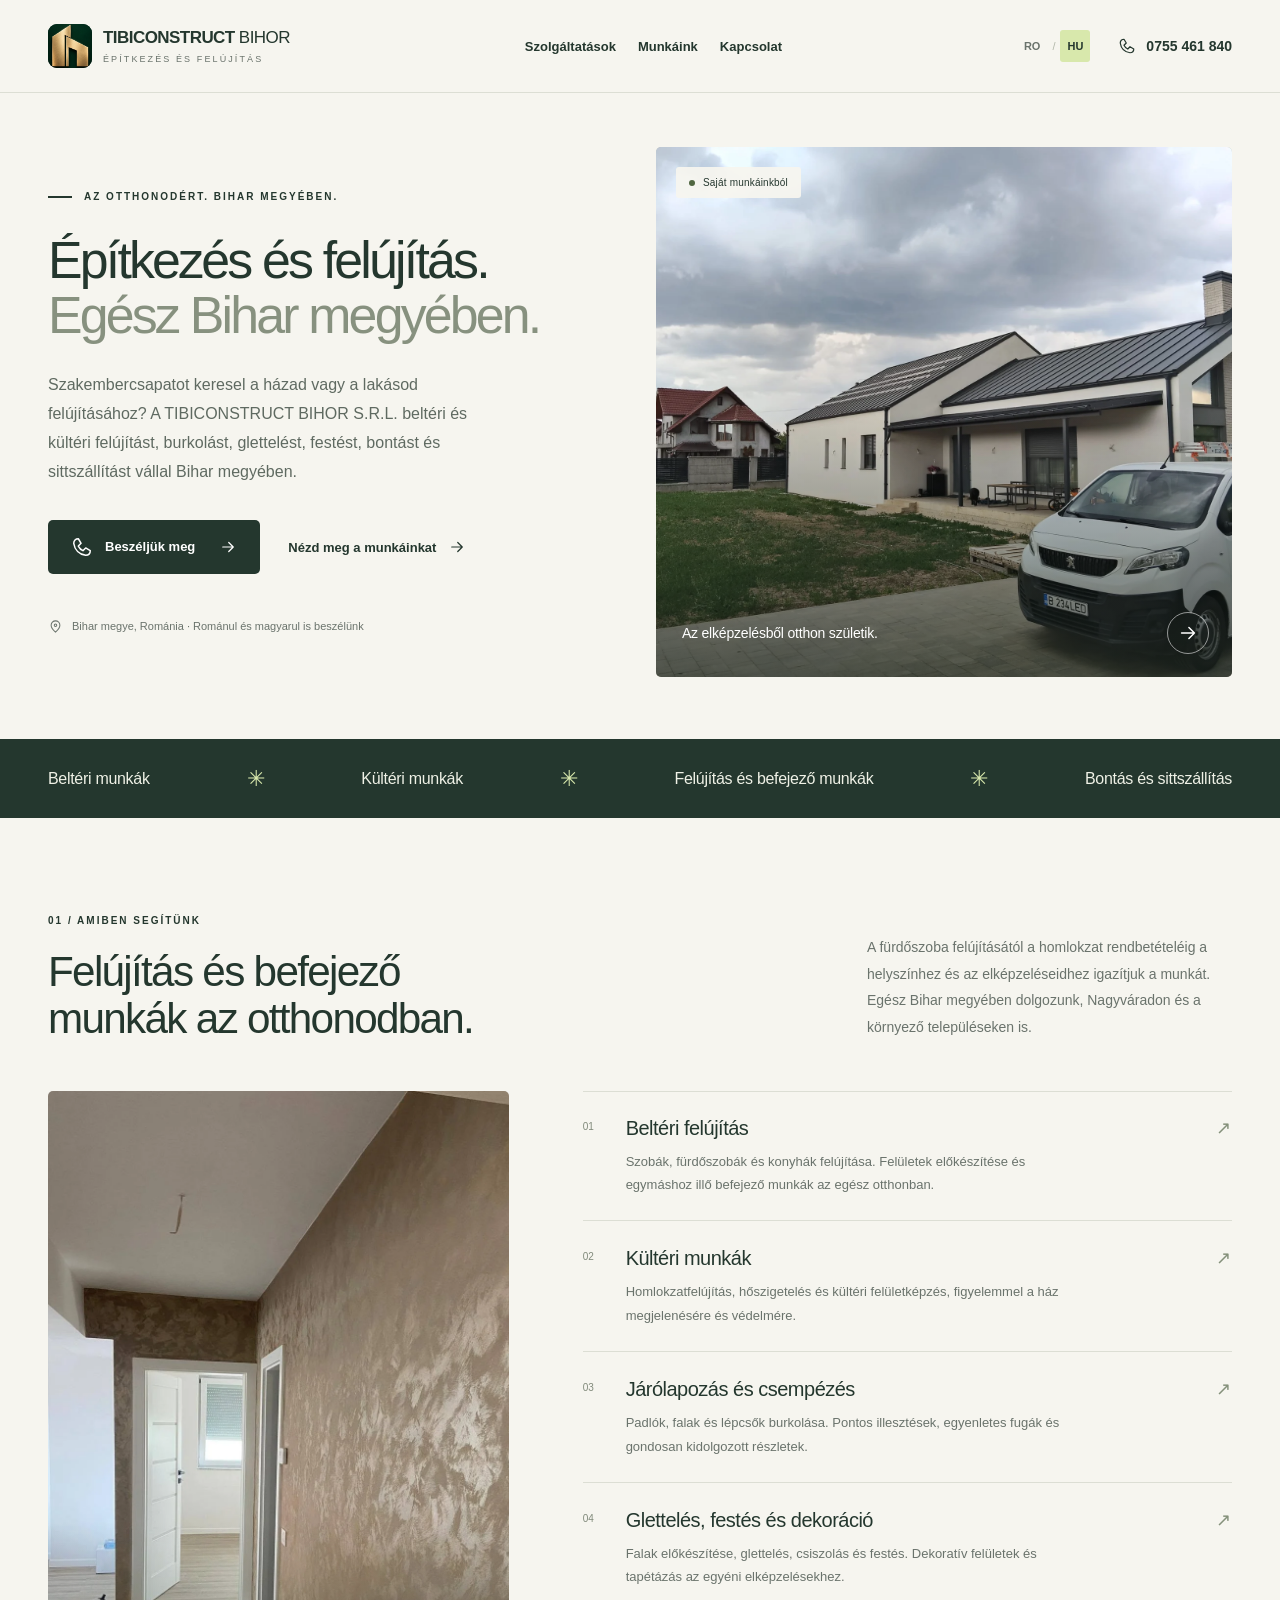
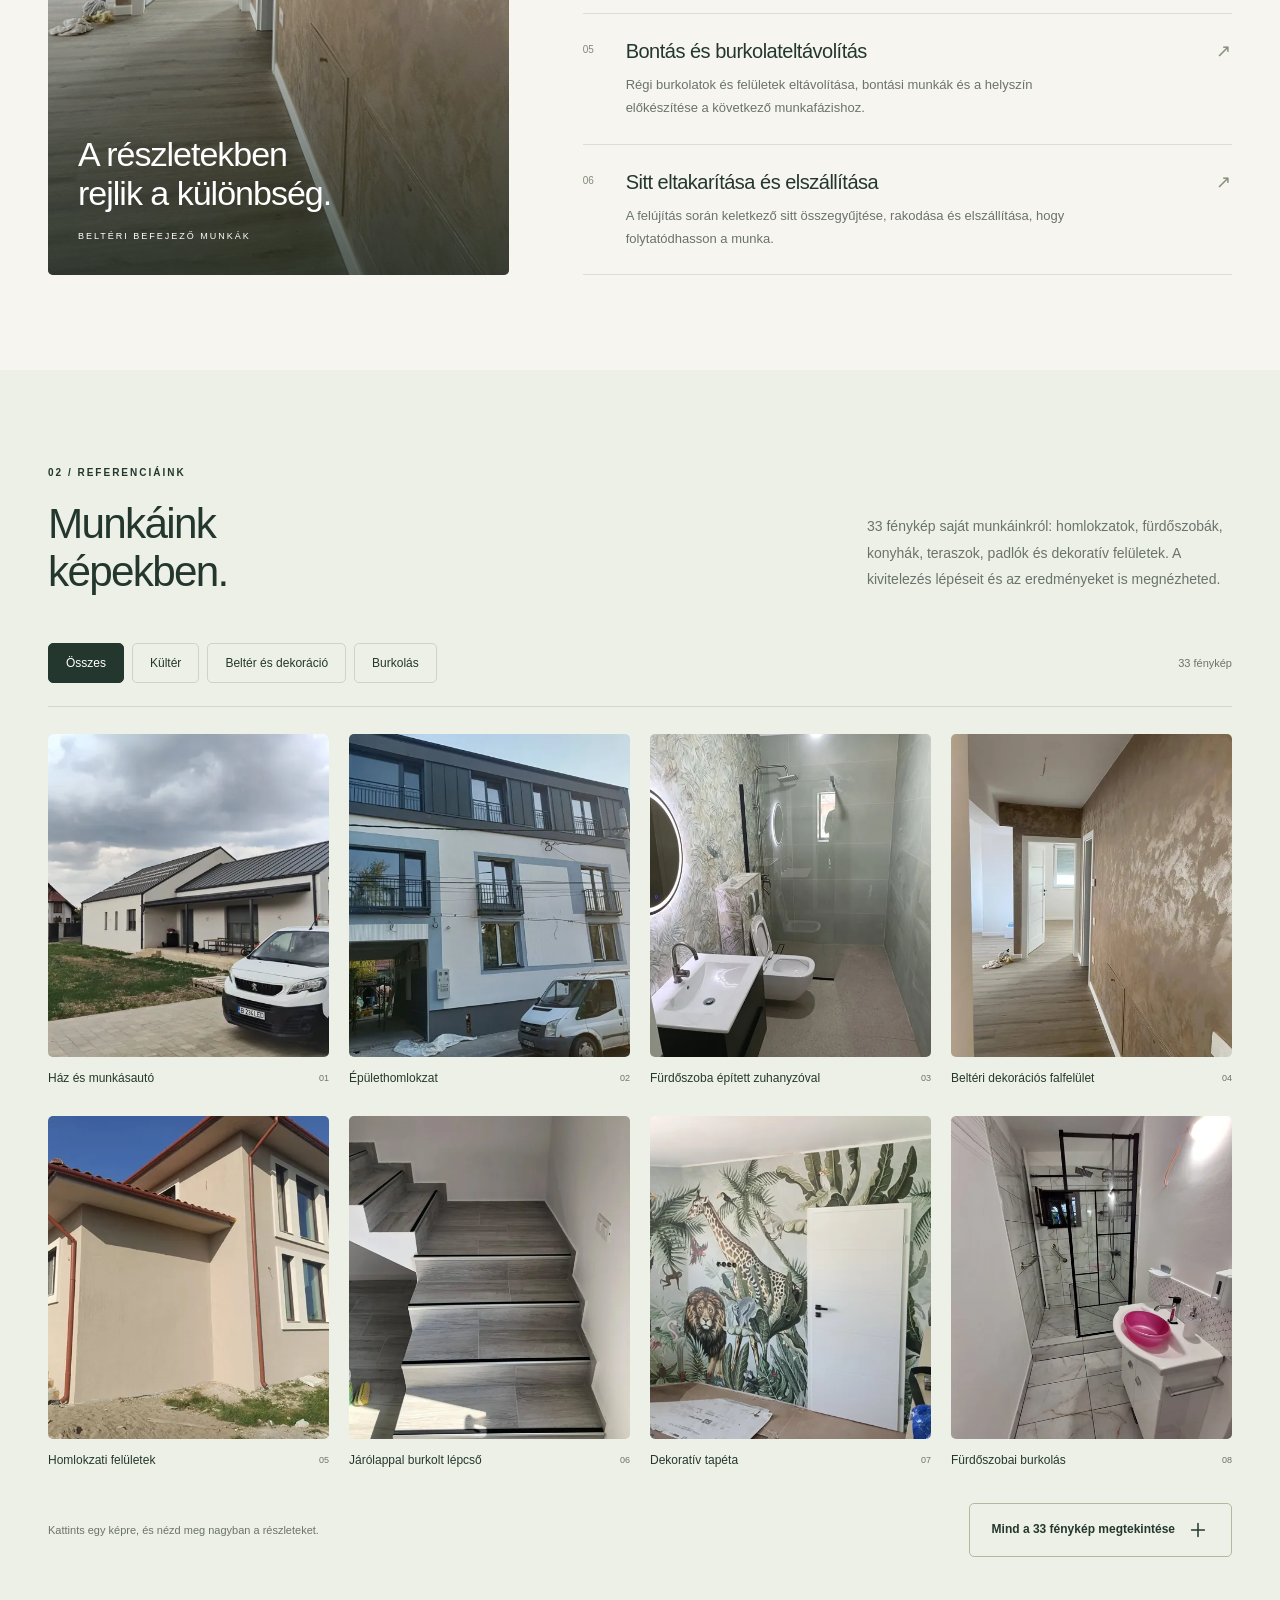
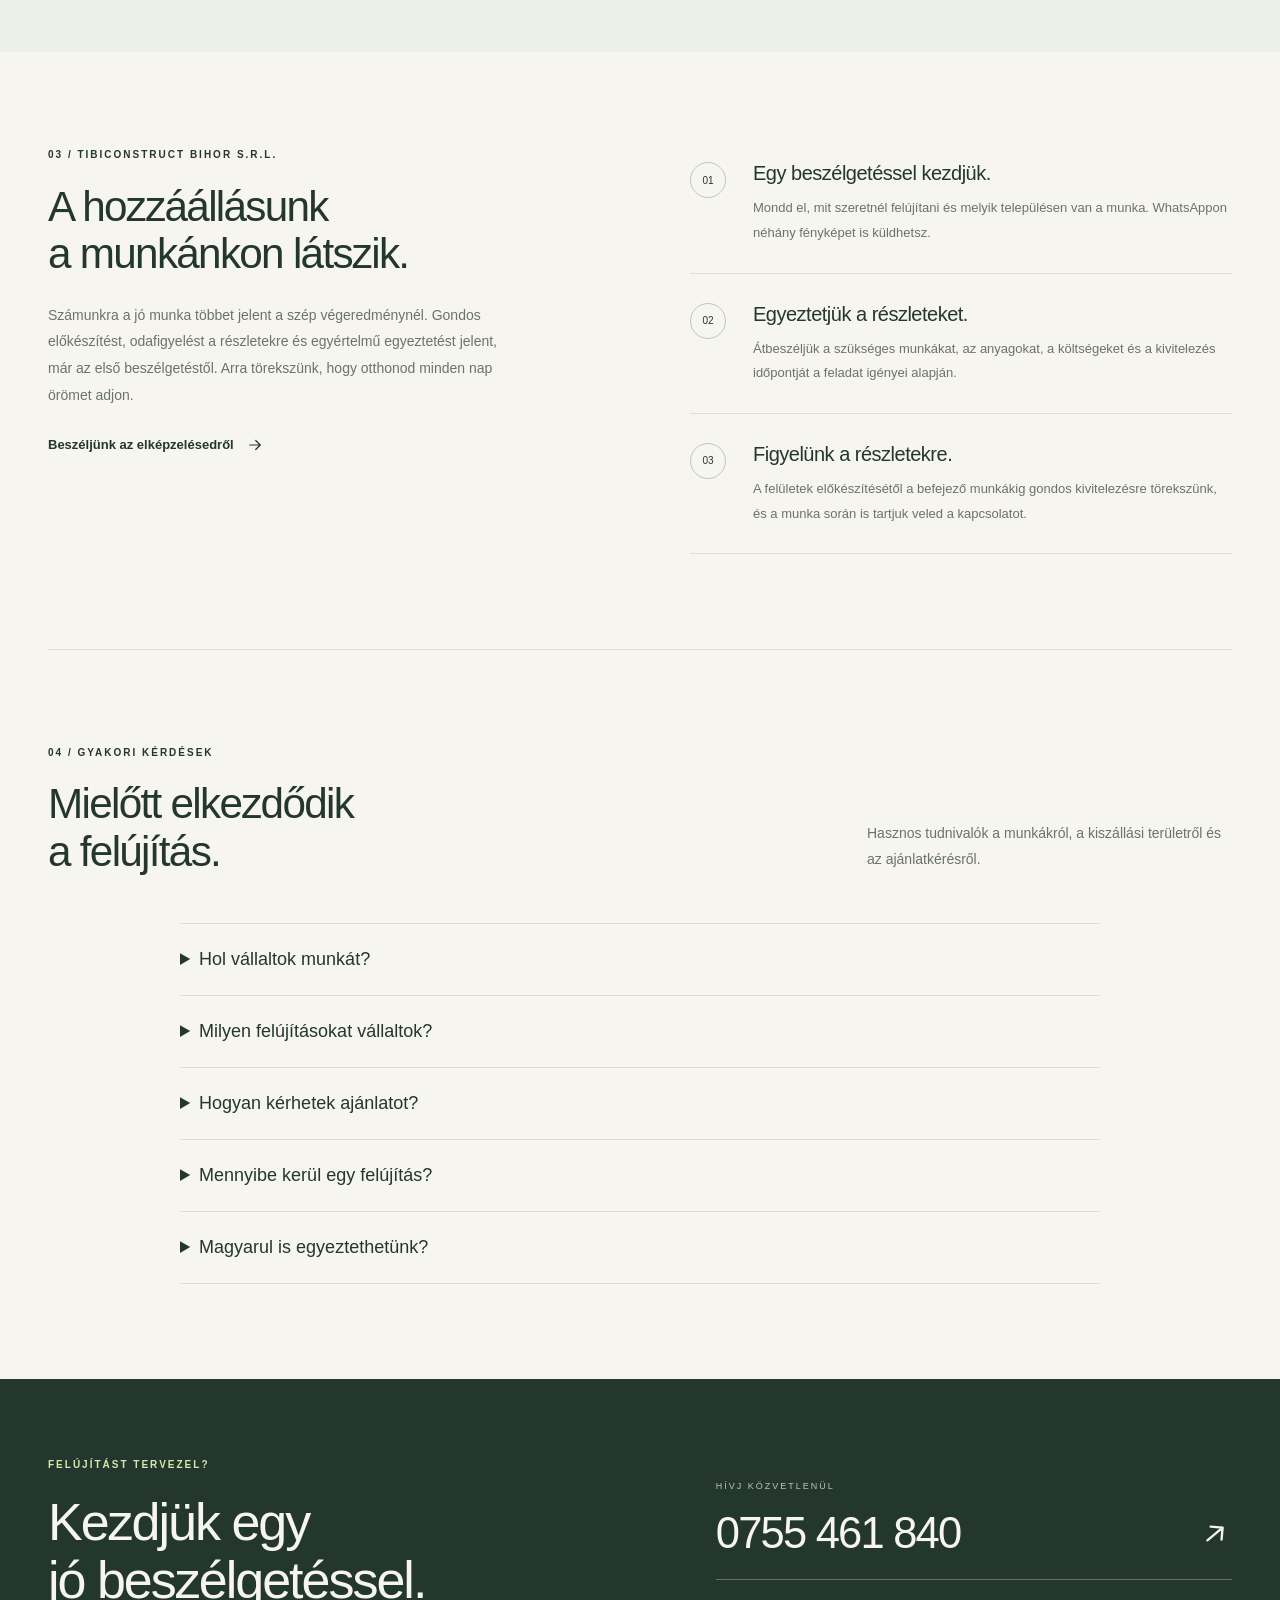
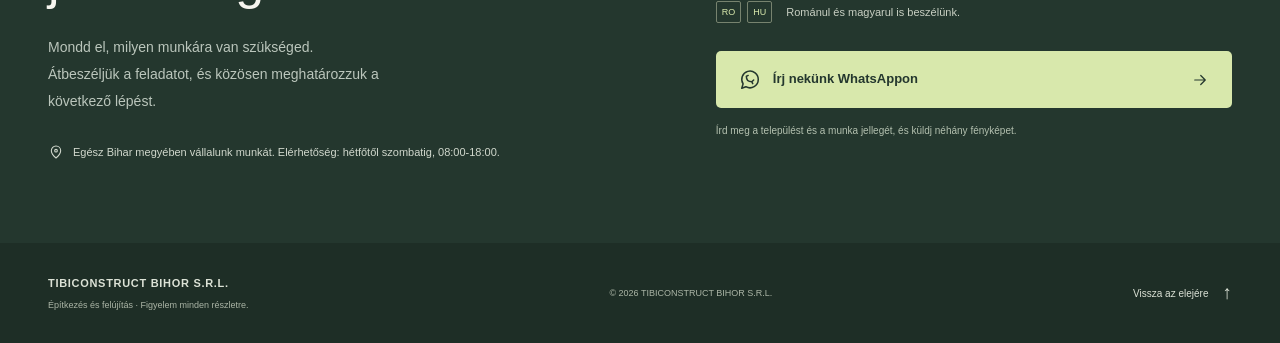
==== commit 1288ebf3: "Restore original website layout and colors while keeping the new logo" ====
--- a/hu.html
+++ b/hu.html
@@ -3,7 +3,7 @@
 <head>
   <meta charset="utf-8">
   <meta name="viewport" content="width=device-width, initial-scale=1">
-  <meta name="theme-color" content="#042519">
+  <meta name="theme-color" content="#24372e">
   <title>Felújítás Bihar megyében | TIBICONSTRUCT BIHOR</title>
   <meta name="description" content="Beltéri és kültéri felújítás egész Bihar megyében. Burkolás, glettelés, festés, homlokzatfelújítás, bontás és sittszállítás. Telefon: 0755 461 840.">
   <meta property="og:title" content="Felújítás Bihar megyében | TIBICONSTRUCT BIHOR">
@@ -11,14 +11,12 @@
   <meta property="og:type" content="website">
   <meta property="og:locale" content="hu_HU">
   <meta property="og:locale:alternate" content="ro_RO">
-  <meta property="og:image" content="https://pascuitiberiu.github.io/tibiconstruct-bihor/brand-gold-v4.webp">
-  <meta property="og:image:width" content="1254">
-  <meta property="og:image:height" content="1254">
+  <meta property="og:image" content="https://pascuitiberiu.github.io/tibiconstruct-bihor/work-01.webp">
   <meta property="og:url" content="https://pascuitiberiu.github.io/tibiconstruct-bihor/hu.html">
   <link rel="canonical" href="https://pascuitiberiu.github.io/tibiconstruct-bihor/hu.html">
   <link rel="icon" href="brand-gold-v4.webp" type="image/webp">
-  <link rel="preload" as="image" href="brand-gold-v4.webp">
-  <link rel="stylesheet" href="styles.css?v=gold4">
+  <link rel="preload" as="image" href="work-01.webp">
+  <link rel="stylesheet" href="styles.css?v=logo5">
   <script src="photos.js?v=33" defer></script>
   <script src="app.js?v=seo2" defer></script>
   <script type="application/ld+json">{"@context": "https://schema.org", "@graph": [{"@type": "HomeAndConstructionBusiness", "@id": "https://pascuitiberiu.github.io/tibiconstruct-bihor/#company", "name": "TIBICONSTRUCT BIHOR S.R.L.", "url": "https://pascuitiberiu.github.io/tibiconstruct-bihor/", "telephone": "+40755461840", "image": "https://pascuitiberiu.github.io/tibiconstruct-bihor/work-01.webp", "logo": "https://pascuitiberiu.github.io/tibiconstruct-bihor/brand-gold-v4.webp", "areaServed": {"@type": "AdministrativeArea", "name": "Bihor, România"}, "knowsLanguage": ["ro", "hu"], "description": "Beltéri és kültéri felújítás egész Bihar megyében. Burkolás, glettelés, festés, homlokzatfelújítás, bontás és sittszállítás. Telefon: 0755 461 840.", "hasOfferCatalog": {"@type": "OfferCatalog", "name": "Servicii / Szolgáltatások", "itemListElement": [{"@type": "Offer", "itemOffered": {"@type": "Service", "name": "Beltéri felújítás", "description": "Szobák, fürdőszobák és konyhák felújítása. Felületek előkészítése és egymáshoz illő befejező munkák az egész otthonban.", "areaServed": {"@type": "AdministrativeArea", "name": "Bihor, România"}}}, {"@type": "Offer", "itemOffered": {"@type": "Service", "name": "Kültéri munkák", "description": "Homlokzatfelújítás, hőszigetelés és kültéri felületképzés, figyelemmel a ház megjelenésére és védelmére.", "areaServed": {"@type": "AdministrativeArea", "name": "Bihor, România"}}}, {"@type": "Offer", "itemOffered": {"@type": "Service", "name": "Járólapozás és csempézés", "description": "Padlók, falak és lépcsők burkolása. Pontos illesztések, egyenletes fugák és gondosan kidolgozott részletek.", "areaServed": {"@type": "AdministrativeArea", "name": "Bihor, România"}}}, {"@type": "Offer", "itemOffered": {"@type": "Service", "name": "Glettelés, festés és dekoráció", "description": "Falak előkészítése, glettelés, csiszolás és festés. Dekoratív felületek és tapétázás az egyéni elképzelésekhez.", "areaServed": {"@type": "AdministrativeArea", "name": "Bihor, România"}}}, {"@type": "Offer", "itemOffered": {"@type": "Service", "name": "Bontás és burkolateltávolítás", "description": "Régi burkolatok és felületek eltávolítása, bontási munkák és a helyszín előkészítése a következő munkafázishoz.", "areaServed": {"@type": "AdministrativeArea", "name": "Bihor, România"}}}, {"@type": "Offer", "itemOffered": {"@type": "Service", "name": "Sitt eltakarítása és elszállítása", "description": "A felújítás során keletkező sitt összegyűjtése, rakodása és elszállítása, hogy folytatódhasson a munka.", "areaServed": {"@type": "AdministrativeArea", "name": "Bihor, România"}}}]}, "openingHoursSpecification": {"@type": "OpeningHoursSpecification", "dayOfWeek": ["Monday", "Tuesday", "Wednesday", "Thursday", "Friday", "Saturday"], "opens": "08:00", "closes": "18:00"}}, {"@type": "WebPage", "@id": "https://pascuitiberiu.github.io/tibiconstruct-bihor/hu.html#webpage", "url": "https://pascuitiberiu.github.io/tibiconstruct-bihor/hu.html", "name": "Felújítás Bihar megyében | TIBICONSTRUCT BIHOR", "inLanguage": "hu", "about": {"@id": "https://pascuitiberiu.github.io/tibiconstruct-bihor/#company"}}]}</script>
@@ -38,7 +36,7 @@
   <header class="site-header">
     <div class="container header-inner">
       <a class="brand" href="#" aria-label="TIBICONSTRUCT BIHOR — Kezdőlap">
-        <span class="brand-emblem" aria-hidden="true"><img src="brand-gold-v4.webp" alt="" width="1254" height="1254"></span>
+        <span class="brand-icon brand-emblem" aria-hidden="true"><img src="brand-gold-v4.webp" alt="" width="1254" height="1254"></span>
         <span><strong>TIBICONSTRUCT <span>BIHOR</span></strong><small data-t="brandSub">ÉPÍTKEZÉS ÉS FELÚJÍTÁS</small></span>
       </a>
       <nav class="desktop-nav" aria-label="Fő navigáció" data-aria="navLabel">
@@ -60,7 +58,11 @@
         <div class="hero-buttons"><a href="tel:+40755461840" class="button button-dark"><svg class="icon"><use href="#i-phone"></use></svg><span data-t="heroCall">Beszéljük meg</span><svg class="icon arrow"><use href="#i-arrow"></use></svg></a><a href="#lucrari" class="text-link"><span data-t="heroWork">Nézd meg a munkáinkat</span><svg class="icon"><use href="#i-arrow"></use></svg></a></div>
         <div class="hero-footnote"><svg class="icon"><use href="#i-location"></use></svg><span data-t="heroFootnote">Bihar megye, Románia · Románul és magyarul is beszélünk</span></div>
       </div>
-      <figure class="hero-visual brand-showcase"><img src="brand-gold-v4.webp" alt="TIBICONSTRUCT BIHOR — arany építészeti embléma sötétzöld háttéren" width="1254" height="1254" fetchpriority="high"></figure>
+      <figure class="hero-visual">
+        <img src="work-01.webp" alt="Felújított ház és fehér munkásautó" data-alt="heroAlt" width="1800" height="1350" fetchpriority="high">
+        <span class="image-tag"><span class="status-dot"></span><span data-t="heroImageTag">Saját munkáinkból</span></span>
+        <figcaption><span data-t="heroCaption">Az elképzelésből otthon születik.</span><a href="#lucrari" aria-label="Galéria megtekintése" data-aria="galleryLink"><svg class="icon"><use href="#i-arrow"></use></svg></a></figcaption>
+      </figure>
     </section>
 
     <div class="scope-strip"><div class="container scope-inner"><span data-t="scope1">Beltéri munkák</span><span class="star" aria-hidden="true">✳</span><span data-t="scope2">Kültéri munkák</span><span class="star" aria-hidden="true">✳</span><span data-t="scope3">Felújítás és befejező munkák</span><span class="star" aria-hidden="true">✳</span><span data-t="scope4">Bontás és sittszállítás</span></div></div>
@@ -98,8 +100,8 @@
     </div></section>
   </main>
 
-  <footer class="site-footer"><div class="container footer-inner"><div class="footer-brand"><img src="brand-gold-v4.webp" alt="TIBICONSTRUCT BIHOR" width="100" height="100" loading="lazy"><div><strong>TIBICONSTRUCT BIHOR S.R.L.</strong><p data-t="footerTagline">Építkezés és felújítás · Figyelem minden részletre.</p></div></div><p class="copyright">© 2026 TIBICONSTRUCT BIHOR S.R.L.</p><a href="#" class="back-top"><span data-t="backTop">Vissza az elejére</span><span aria-hidden="true">↑</span></a></div></footer>
+  <footer class="site-footer"><div class="container footer-inner"><div><strong>TIBICONSTRUCT BIHOR S.R.L.</strong><p data-t="footerTagline">Építkezés és felújítás · Figyelem minden részletre.</p></div><p class="copyright">© 2026 TIBICONSTRUCT BIHOR S.R.L.</p><a href="#" class="back-top"><span data-t="backTop">Vissza az elejére</span><span aria-hidden="true">↑</span></a></div></footer>
   <div class="mobile-contact"><a href="tel:+40755461840"><svg class="icon"><use href="#i-phone"></use></svg><span data-t="mobileCall">Hívás most</span></a><a class="whatsapp-link" href="https://wa.me/40755461840" target="_blank" rel="noopener noreferrer"><svg class="icon"><use href="#i-chat"></use></svg><span>WhatsApp</span></a></div>
   <dialog id="lightbox" class="lightbox" aria-label="Képgaléria" data-aria="lightboxLabel"><div class="lightbox-top"><span id="lightbox-count"></span><button class="icon-button" id="lightbox-close" type="button" aria-label="Galéria bezárása" data-aria="closeLabel"><svg class="icon"><use href="#i-close"></use></svg></button></div><div class="lightbox-stage"><button class="icon-button lightbox-prev" id="lightbox-prev" type="button" aria-label="Előző fénykép" data-aria="prevLabel"><svg class="icon"><use href="#i-arrow"></use></svg></button><img id="lightbox-image" alt=""><button class="icon-button lightbox-next" id="lightbox-next" type="button" aria-label="Következő fénykép" data-aria="nextLabel"><svg class="icon"><use href="#i-arrow"></use></svg></button></div><p id="lightbox-caption"></p></dialog>
 </body>
-</html>+</html>
--- a/styles.css
+++ b/styles.css
@@ -10,29 +10,8 @@
 
 .faq-section{border-top:1px solid var(--line)}.faq-list{max-width:920px;margin-inline:auto}.faq-list details{border-top:1px solid var(--line);padding:22px 0}.faq-list details:last-child{border-bottom:1px solid var(--line)}.faq-list summary{cursor:pointer;font-size:18px;font-weight:500;line-height:1.5}.faq-list details p{font-size:14px;line-height:1.85;color:var(--muted);padding-top:16px;max-width:790px}h1{overflow-wrap:break-word}@media(max-width:740px){.faq-list summary{font-size:16px}.faq-list details p{font-size:13px}}
 
-/* Approved gold and deep-green identity — October 2026. */
-:root{--paper:#042519;--white:#fff9ec;--ink:#fbf6e9;--muted:#b8c8bd;--line:#315243;--accent:#e4c47e;--soft:#0a3023;color-scheme:dark;background:var(--paper);color:var(--ink)}
-body{background:radial-gradient(ellipse at 80% 5%,#103e2c 0,transparent 30%),var(--paper)}
-.site-header{background:rgba(3,28,19,.97);border-bottom:1px solid #79683d55}
-.header-inner{height:96px}.brand{gap:12px}.brand strong{color:#fff8e8;letter-spacing:.25px}.brand strong span{color:var(--accent)}.brand small{color:#cdbb90}
-.brand-emblem{position:relative;display:block;overflow:hidden;width:48px;height:56px;flex-shrink:0;background:#042519}
-.brand-emblem img{position:absolute;width:120px;max-width:none;height:120px;left:-36px;top:-18px}
-.desktop-nav a:hover,.header-phone,.eyebrow,.text-link,.service-number,.row-mark{color:var(--accent)}
-.languages [data-lang][aria-current=page]{color:#06291c;background:var(--accent)}.languages [data-lang]{color:#d0d8cd}
-.hero{padding-block:48px 64px;gap:54px;grid-template-columns:1.04fr 1fr}.hero-copy{padding-block:10px}.hero h1{font-weight:500}.muted-title{color:var(--accent)}.tiny-line{background:var(--accent)}.hero-description{color:#c2d1c7}
-.brand-showcase{height:auto;aspect-ratio:1;align-self:center;border:1px solid #c5a86b44;border-radius:4px;box-shadow:0 20px 65px #0005;background:#032519}
-.brand-showcase>img{width:100%;height:100%;object-fit:contain;object-position:center}.brand-showcase:after{display:none}
-.button-dark,.button-lime{background:linear-gradient(120deg,#edcf8e,#cfaa60);color:#08281c;border-color:#e4c47e}.button-dark:hover,.button-lime:hover{background:#f0d899;color:#06291c}
-.hero-footnote{color:#bacabd}.scope-strip{background:#021c12;color:#eee3cd;border-block:1px solid #79683d66}.star{color:var(--accent)}
-.section-heading .eyebrow,.about .eyebrow{color:var(--accent)}.section-intro,.service-row p,.step p,.about-heading>p:not(.eyebrow),.faq-list details p{color:var(--muted)}
-.portfolio{background:linear-gradient(160deg,#0b3124,#07291e)}.gallery-toolbar{border-color:#42614c}.filters button{border-color:#6c7550;color:#ece6d5}.filters button:hover{background:#274b33}.filters button[aria-pressed=true]{background:var(--accent);border-color:var(--accent);color:#08291b}
-.gallery-item :is(button,a){background:#133e2c}.gallery-item figcaption span:last-child{color:#bda977}.zoom-mark{background:#e2bf79;color:#08291c}.gallery-item figcaption{color:#f5f0e3}
-.button-outline{border-color:#b2955a;color:var(--accent)}.button-outline:hover{background:#34513a}.step>span{border-color:#8a7950;color:var(--accent)}
-.contact{background:linear-gradient(115deg,#092e20,#021a11);color:var(--ink);border-top:1px solid #ad925348}.contact h2{color:#fff7e5}.big-phone{color:var(--accent);border-color:#786b43}.contact-copy>p:not(.eyebrow),.contact-area,.contact-label,.contact-languages>p,.contact-note{color:#c4d0c3}.contact-languages>span{border-color:#88754b}
-.site-footer{background:#01170e;color:#e8dcc2;border-top:1px solid #89754555}.footer-brand{display:flex;align-items:center;gap:16px}.footer-brand>img{width:76px;height:76px;object-fit:contain}.footer-inner p{color:#b5c1b1}.back-top{color:var(--accent)}
-.mobile-contact{background:#031e14;border-top-color:#7e6c43}.mobile-contact a{background:#183e2a;color:#fff8e5}.mobile-contact a:last-child{background:var(--accent);color:#06291c}
-.skip-link{background:var(--accent);color:#06291c}.lightbox,.lightbox::backdrop{background:#011a10}.lightbox-prev,.lightbox-next{background:#042519e8}
-@media(max-width:1190px){.hero{gap:32px}.header-inner{gap:20px}.brand strong{font-size:14px}}
-@media(max-width:980px){.header-inner{height:84px}.hero{gap:26px}.brand-showcase{height:auto}}
-@media(max-width:740px){.header-inner{height:80px}.brand-emblem{width:33px;height:42px}.brand-emblem img{width:88px;height:88px;left:-27px;top:-13px}.brand{gap:9px}.brand strong{font-size:12px;letter-spacing:0}.brand small{font-size:6.7px;letter-spacing:1.3px}.hero{grid-template-columns:1fr;padding-block:34px 38px;gap:30px}.brand-showcase{width:100%;max-width:480px;justify-self:center;aspect-ratio:1}.footer-brand{gap:10px}.footer-brand>img{width:50px;height:50px}.footer-inner{gap:12px}.footer-inner strong{font-size:9px}.scope-inner>span:not(.star):nth-child(1),.scope-inner>span:not(.star):nth-child(5){border-color:#88754b}.contact h2{font-size:42px}}
-@media(max-width:380px){.brand strong{font-size:10.5px}.brand small{font-size:6px;letter-spacing:1px}.brand-emblem{width:28px}.brand-emblem img{left:-29px}.footer-brand>img{display:none}}+/* Approved gold emblem, within the original logo slot. */
+.brand-emblem{position:relative;display:block;overflow:hidden;width:44px;height:44px;flex-shrink:0;background:#042519}
+.brand-emblem img{position:absolute;width:204.55%;height:auto;max-width:none;left:-52.27%;top:-29.55%}
+@media(max-width:740px){.brand-emblem{width:35px;height:35px}}
+@media(max-width:380px){.brand-emblem{width:31px;height:31px}}
